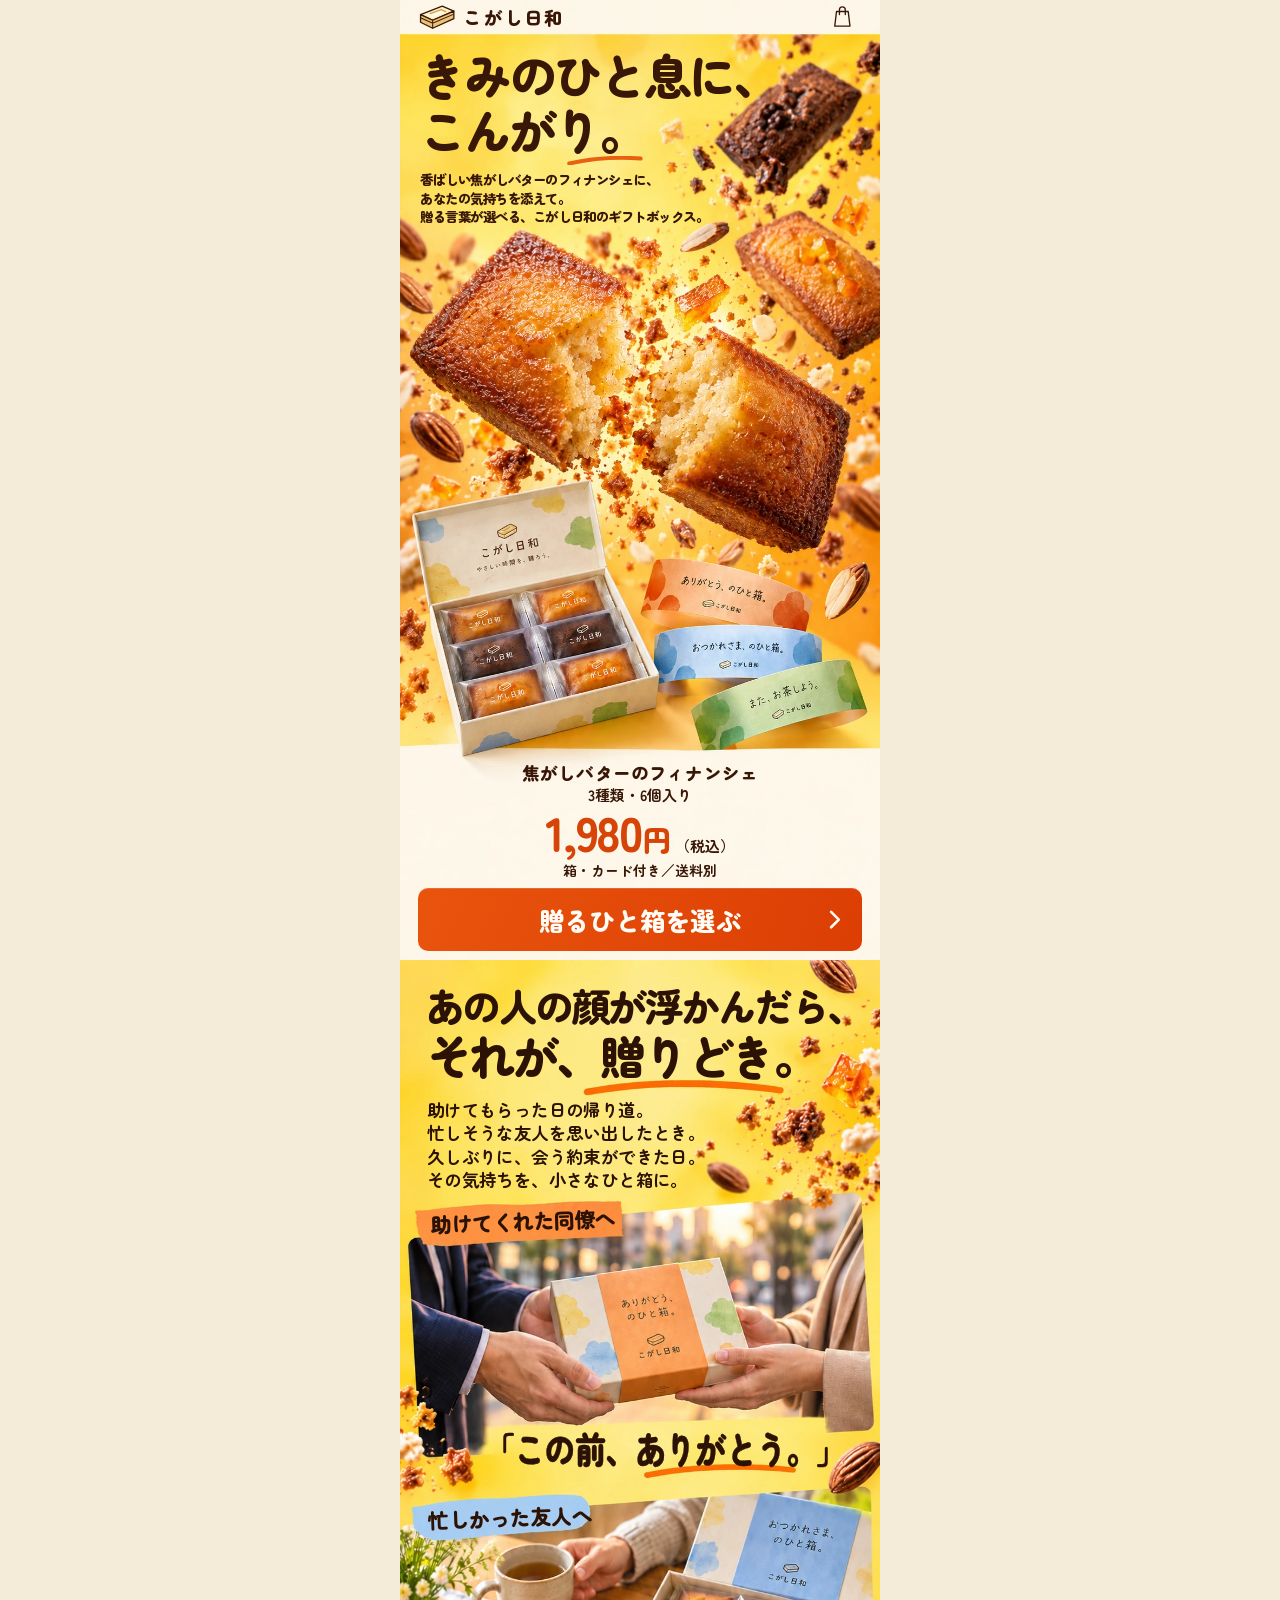
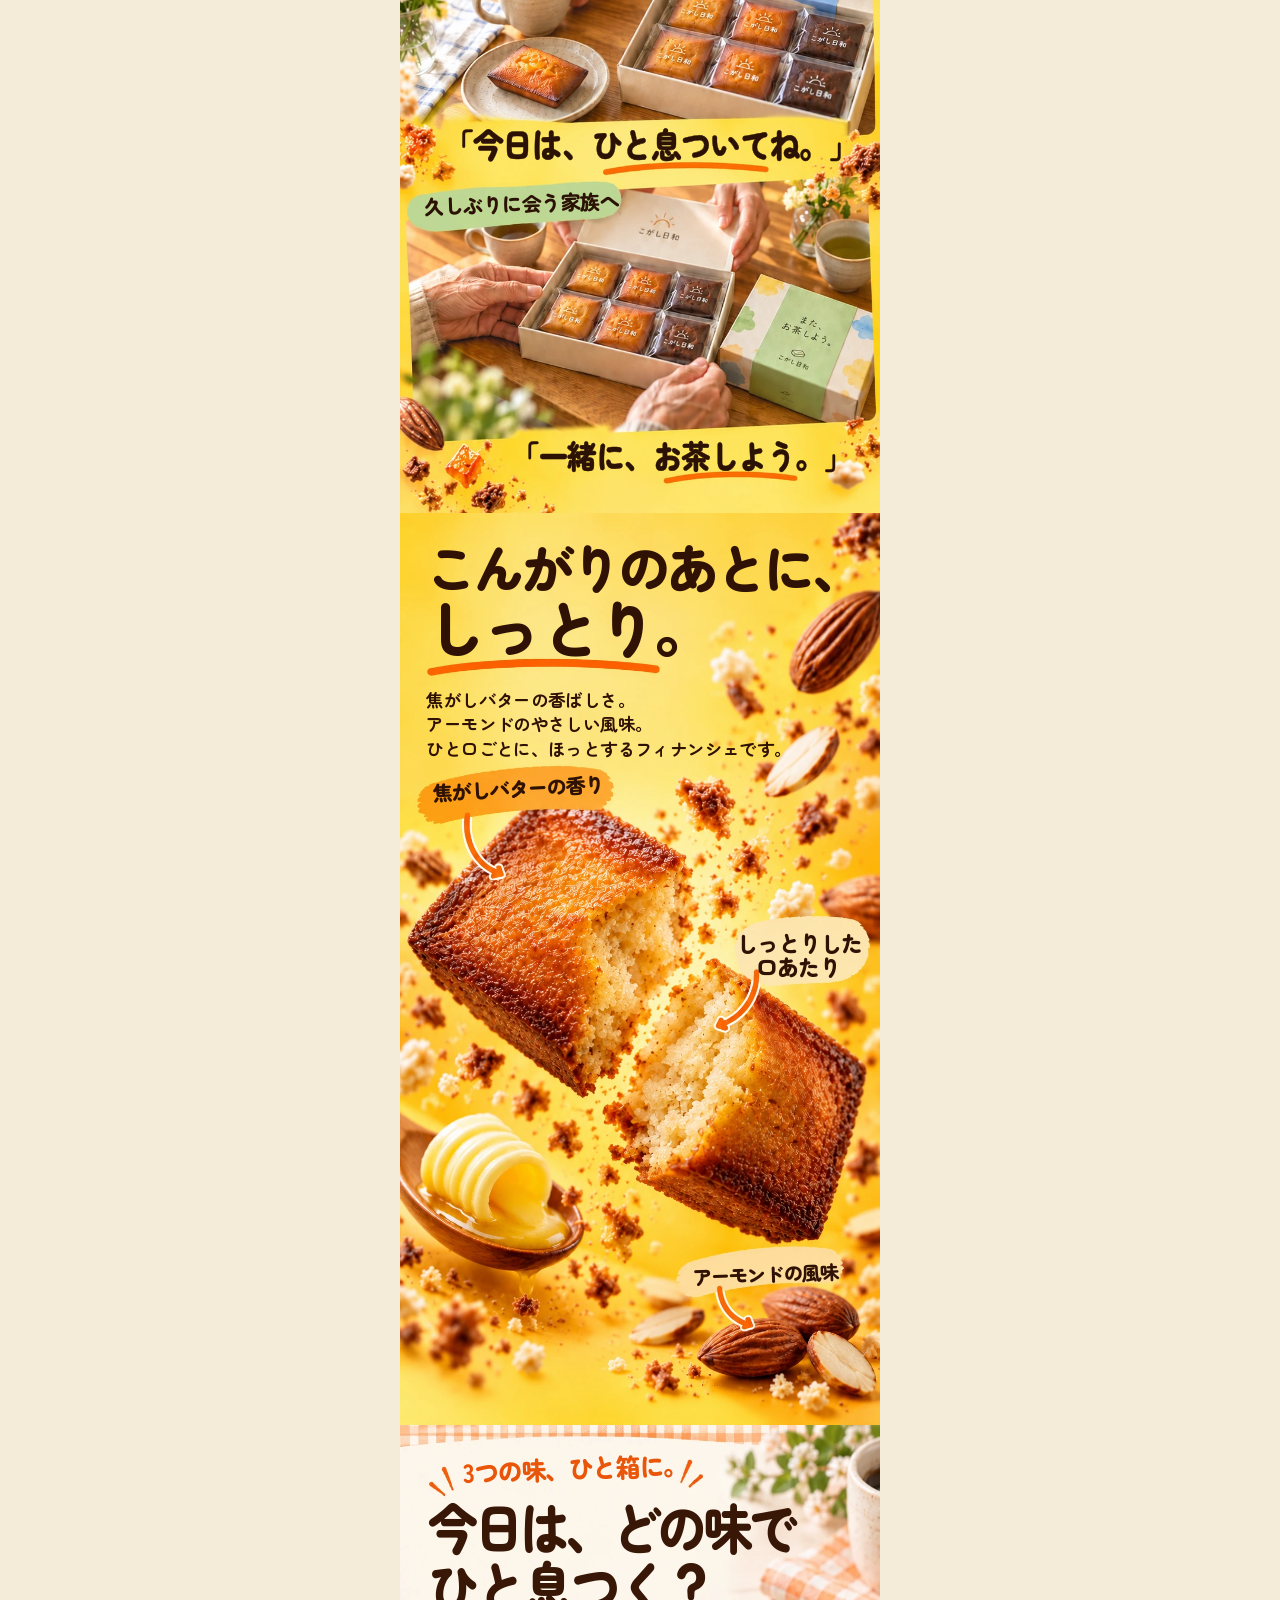
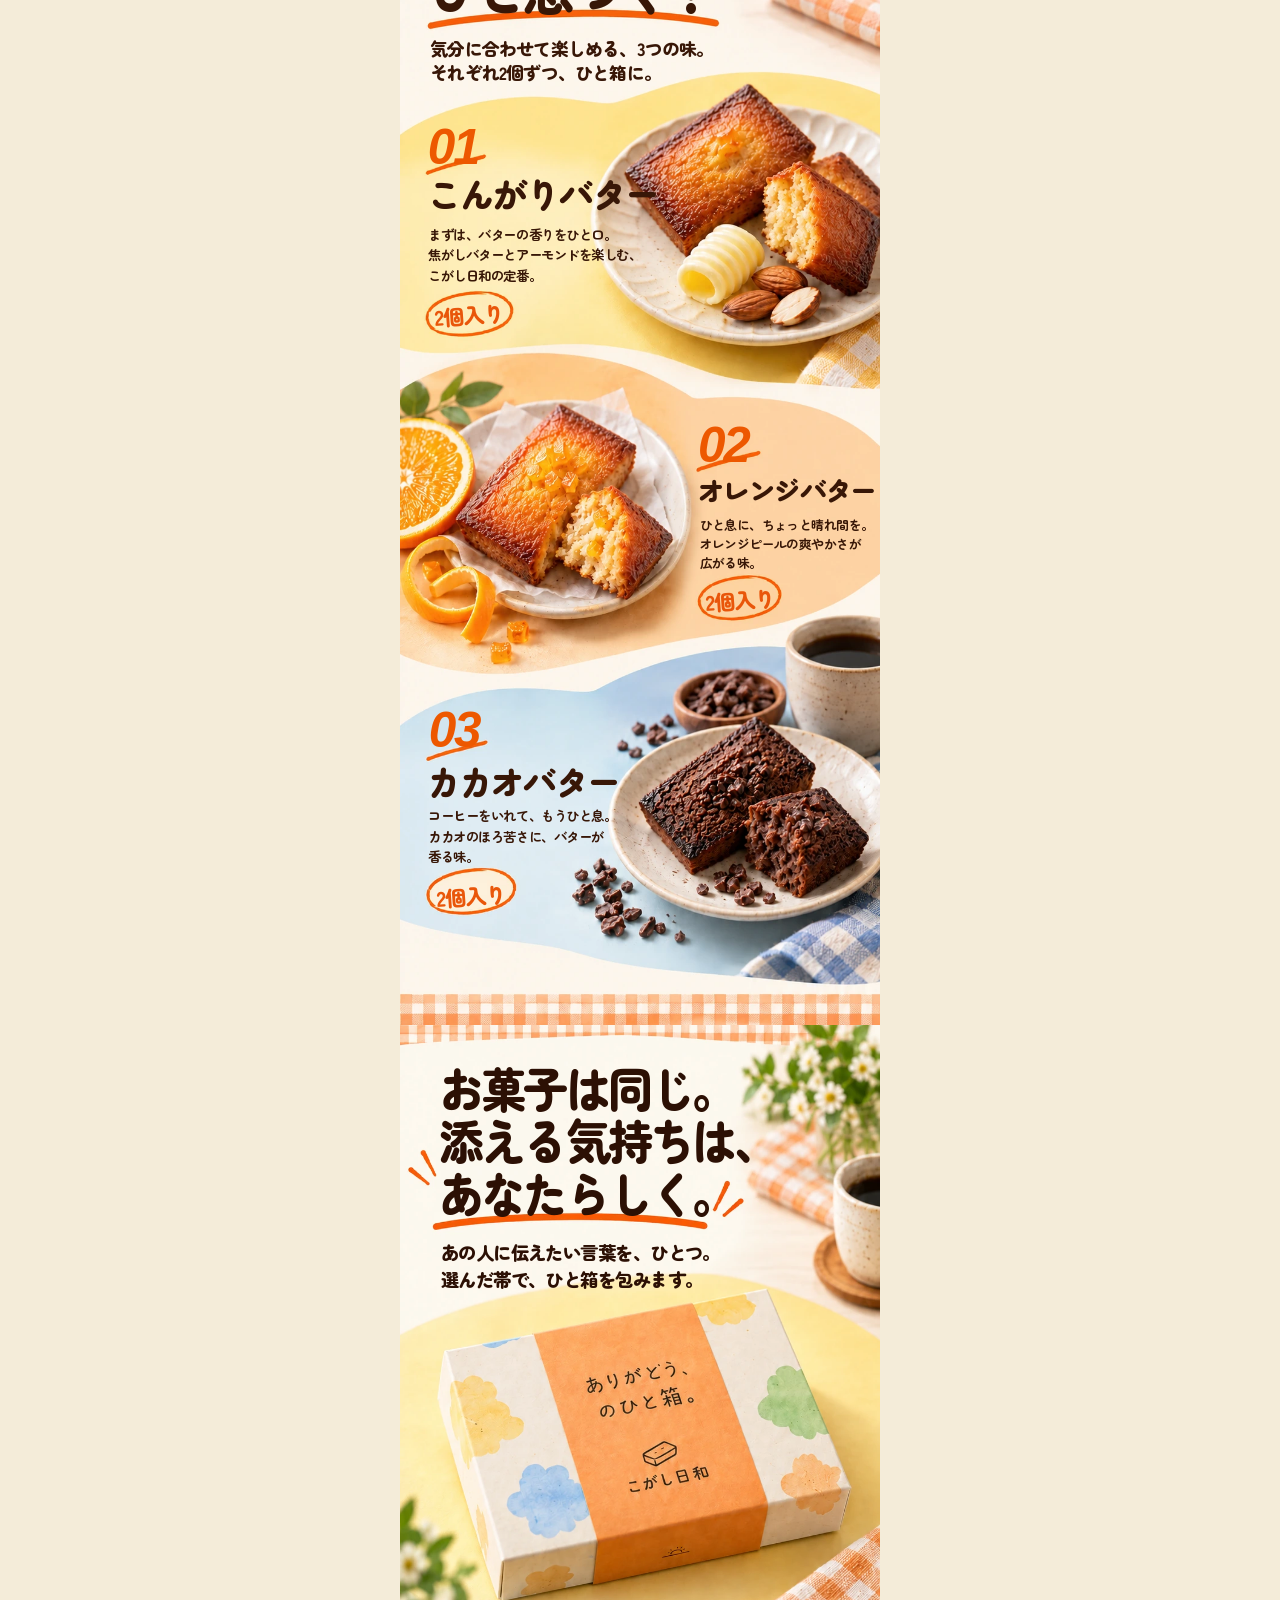
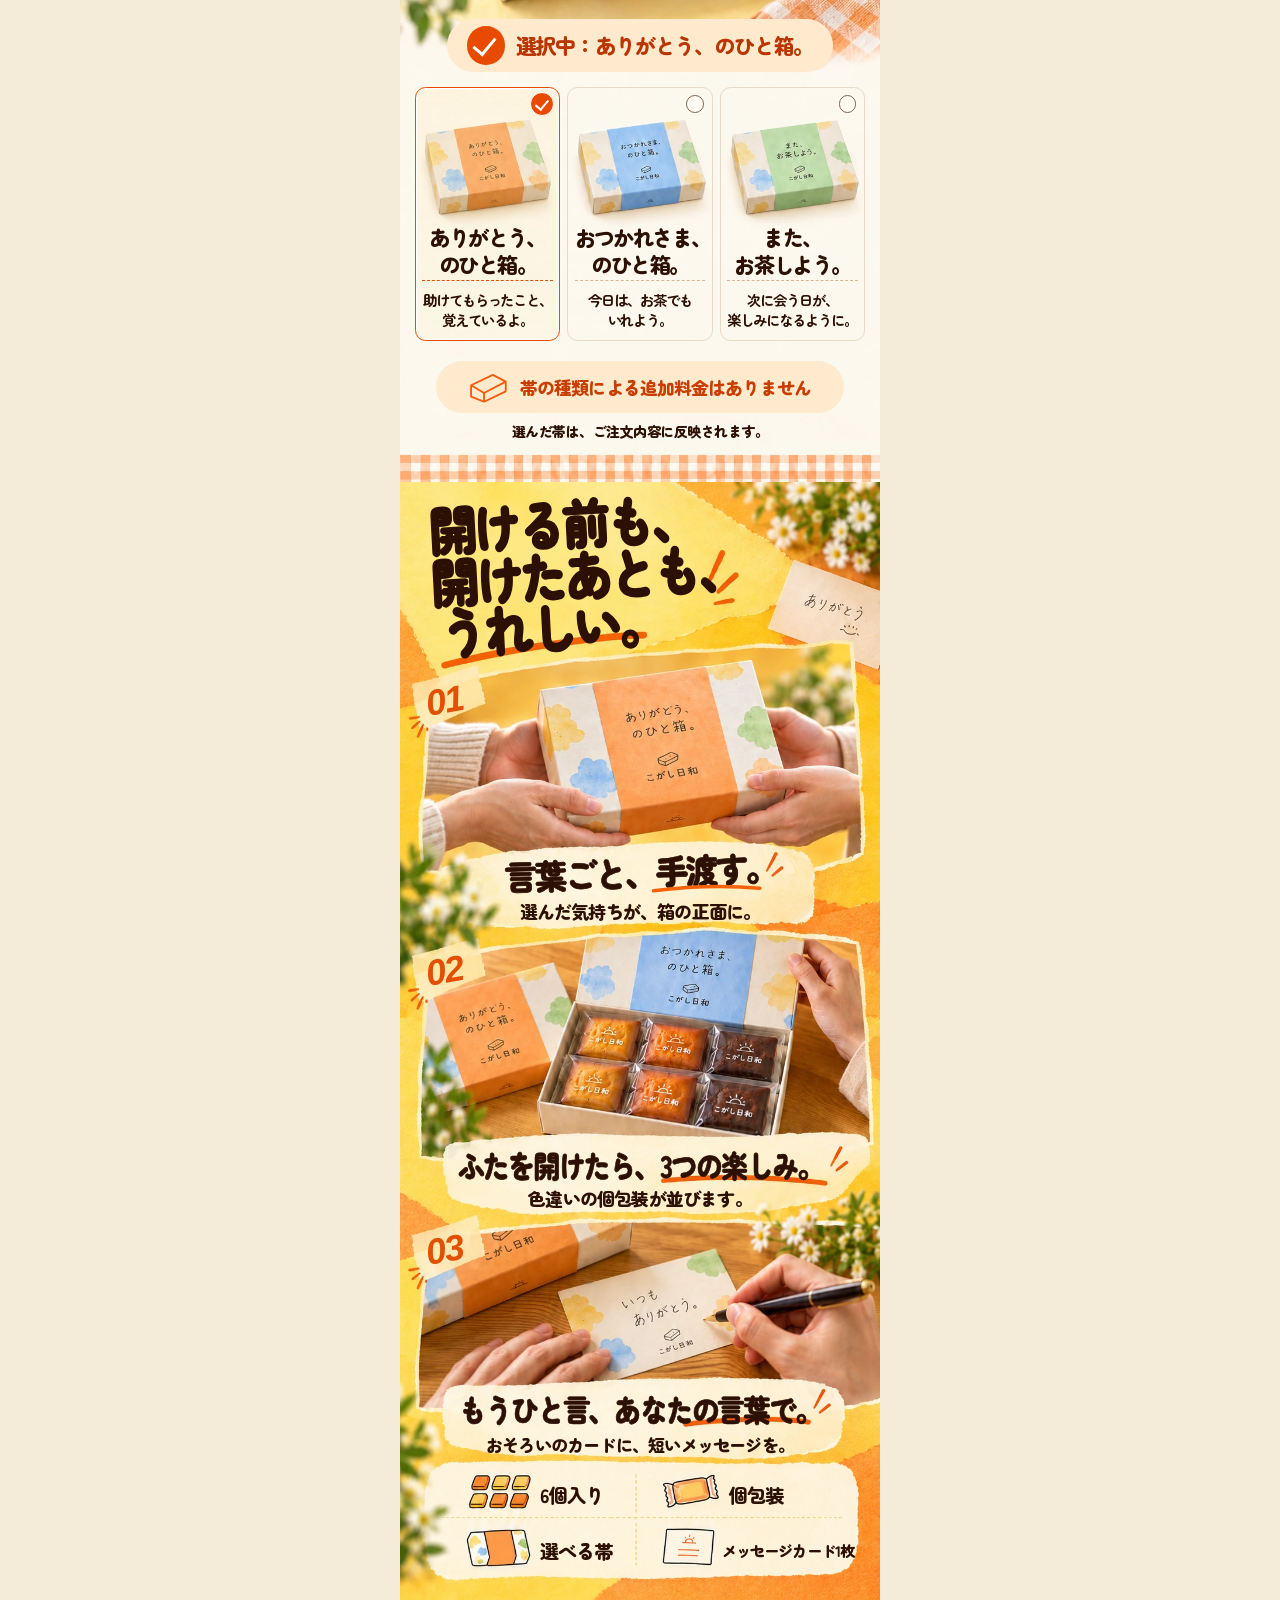
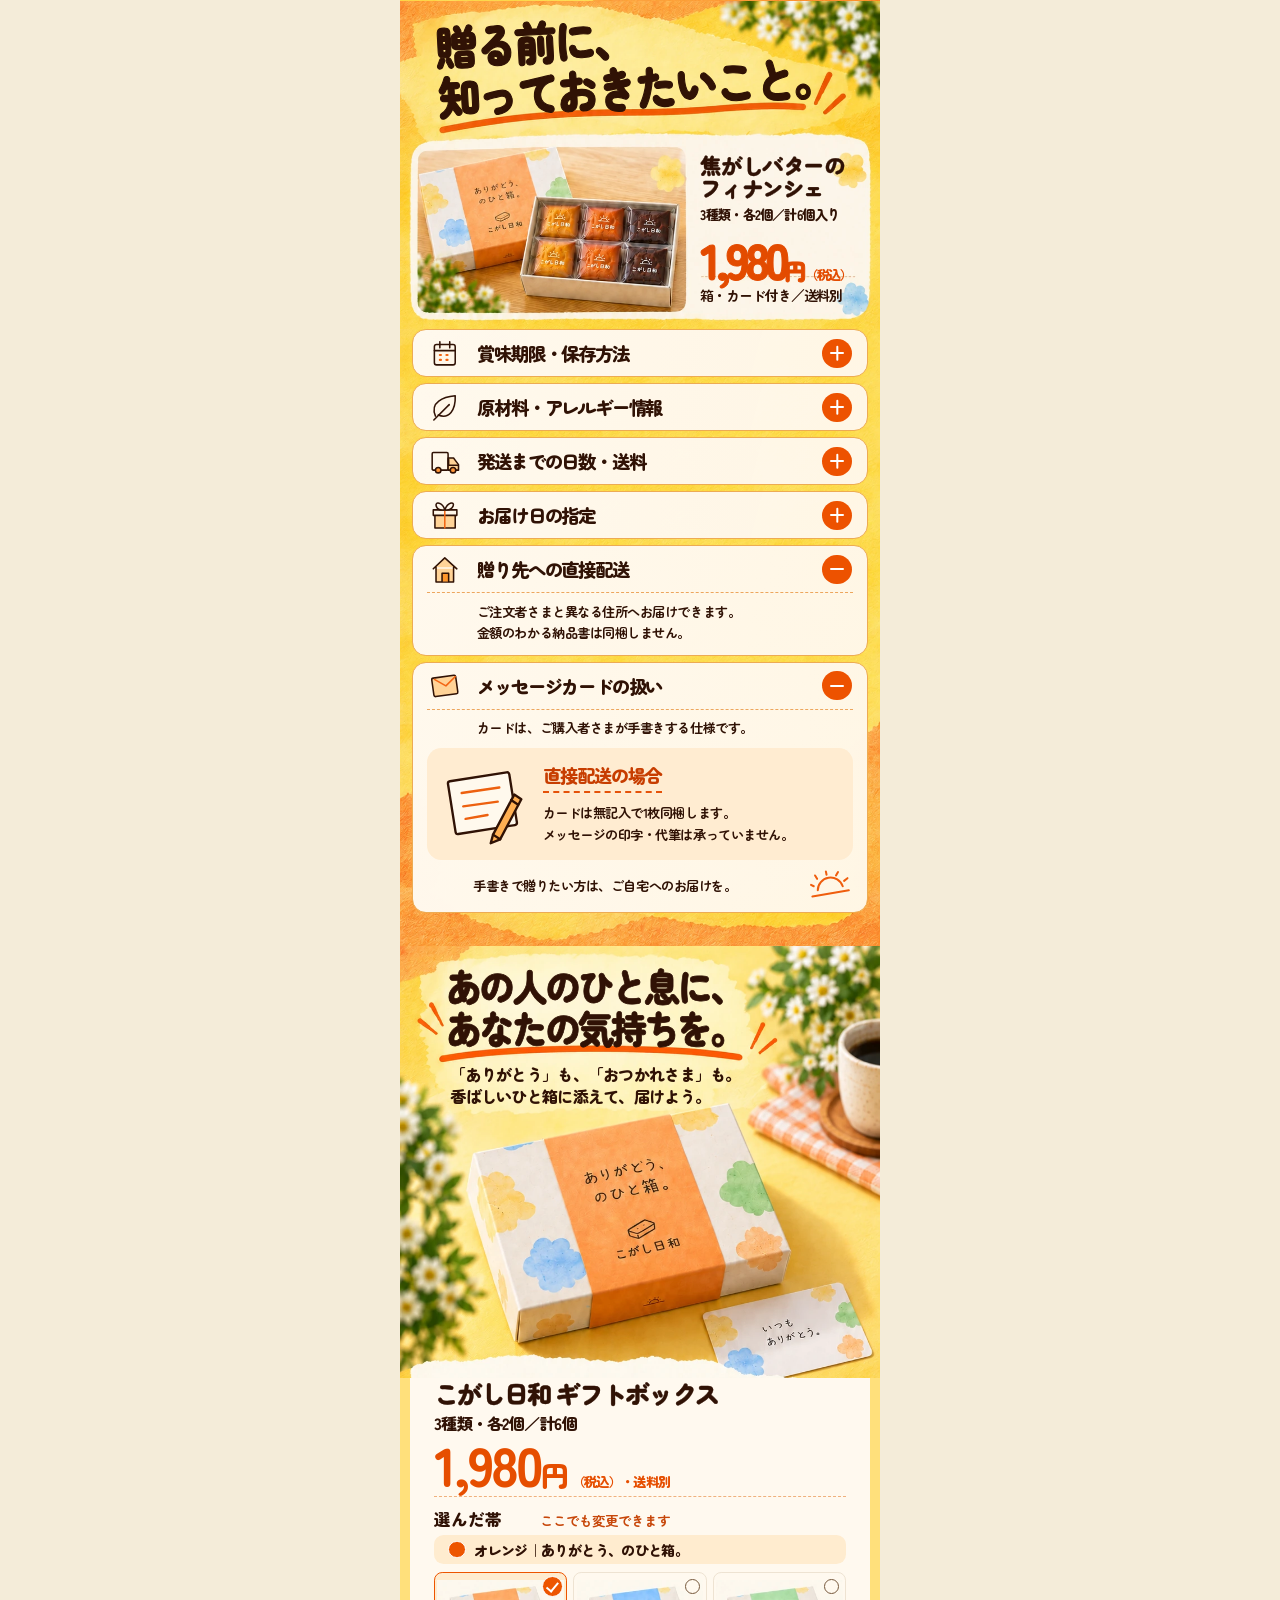
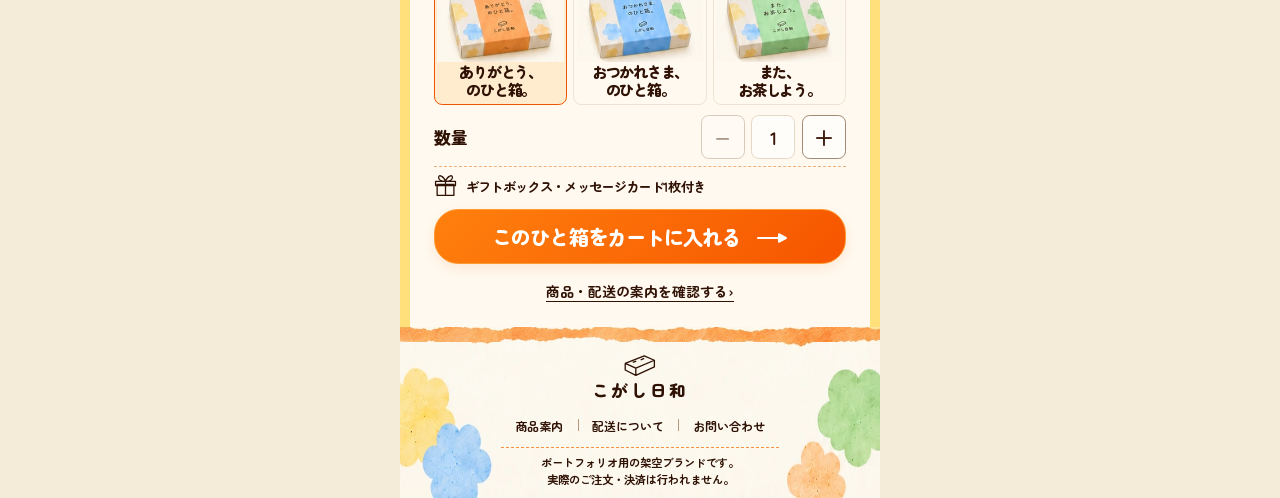
==== index.html @ 4f2ed38a "Publish Kogashi Biyori portfolio landing page" ====
<!doctype html>
<html lang="ja">
<head>
  <meta charset="utf-8">
  <meta name="viewport" content="width=device-width, initial-scale=1">
  <meta name="theme-color" content="#fff8e9">
  <meta name="description" content="きみのひと息に、こんがり。贈る言葉が選べる、こがし日和の焦がしバターフィナンシェ。3種類・6個入りのギフトボックス。">
  <title>こがし日和｜きみのひと息に、こんがり。</title>
  <link rel="icon" href="./assets/favicon.svg" type="image/svg+xml">
  <link rel="preload" href="./assets/hero-art.webp" as="image" fetchpriority="high">
  <link rel="preload" href="./assets/zen-maru-900.woff2" as="font" type="font/woff2" crossorigin>
  <link rel="stylesheet" href="./fonts.css">
  <link rel="stylesheet" href="./styles.css">
  <link rel="stylesheet" href="./gifting.css">
  <link rel="stylesheet" href="./flavor.css">
  <link rel="stylesheet" href="./tastes.css">
  <link rel="stylesheet" href="./bands.css">
  <link rel="stylesheet" href="./unboxing.css">
  <link rel="stylesheet" href="./guide.css">
  <link rel="stylesheet" href="./order.css">
  <script src="./app.js" defer></script>
</head>
<body>
  <div class="mobile-page">
    <img class="hero-art" src="./assets/hero-art.webp" width="887" height="1774" fetchpriority="high" alt="こんがり焼けたフィナンシェの断面と、宙に弾けるアーモンドやオレンジピール。6個入りの箱に、オレンジ・ブルー・グリーンの選べるメッセージ帯。">
    <header class="site-header">
      <a class="brand" href="./" aria-label="こがし日和 ホーム">
        <svg class="brand-mark" viewBox="0 0 76 52" fill="none" aria-hidden="true"><path d="M5 20 48 3 71 13 29 31Z" fill="#fff0ba" stroke="currentColor" stroke-width="2.5" stroke-linejoin="round"/><path d="m5 20 24 11 42-18v15L29 47 5 35Z" fill="#eac176" stroke="currentColor" stroke-width="2.5" stroke-linejoin="round"/><path d="m29 31 0 16M5 26l24 11 42-18" stroke="currentColor" stroke-width="2"/><path d="m16 20 32-12 12 5-31 13Z" fill="#fff9e8"/><path d="m24 18 22-8 9 4" stroke="#d19b46" stroke-width="2.5" stroke-linecap="round"/></svg>
        <span>こがし日和</span>
      </a>
      <button class="cart-trigger" type="button" aria-label="カートを開く、商品0点" data-open-cart>
        <svg viewBox="0 0 32 38" fill="none" aria-hidden="true"><path d="M6 10h20l3 25H3L6 10Z" stroke="currentColor" stroke-width="2.3" stroke-linejoin="round"/><path d="M11 15V7a5 5 0 0 1 10 0v8" stroke="currentColor" stroke-width="2.3" stroke-linecap="round"/></svg>
        <span class="cart-count" hidden>0</span>
      </button>
    </header>
    <main>
      <section class="hero-stage" aria-labelledby="hero-title">
        <h1 id="hero-title"><span>きみのひと息に、</span><span class="headline-last">こんがり。<svg class="underline" viewBox="0 0 170 20" aria-hidden="true"><path d="M5 16Q80-1 163 5" fill="none" stroke="currentColor" stroke-width="9" stroke-linecap="round"/></svg></span></h1>
        <p class="hero-copy"><span>香ばしい焦がしバターのフィナンシェに、</span><span>あなたの気持ちを添えて。</span><span>贈る言葉が選べる、こがし日和のギフトボックス。</span></p>
      </section>
      <section class="purchase" aria-label="ギフトボックスの商品情報">
        <h2>焦がしバターのフィナンシェ</h2>
        <p class="contents">3種類・6個入り</p>
        <p class="price"><span class="amount">1,980<span class="yen">円</span></span><span class="tax">（税込）</span></p>
        <p class="shipping">箱・カード付き／送料別</p>
        <button class="choose-button" type="button" data-select-band>贈るひと箱を選ぶ<svg viewBox="0 0 18 30" fill="none" aria-hidden="true"><path d="m3 3 12 12L3 27" stroke="currentColor" stroke-width="4" stroke-linecap="round" stroke-linejoin="round"/></svg></button>
      </section>
      <section class="gifting-section" id="gifting-scenes" aria-labelledby="gifting-title">
        <img class="gifting-art" src="./assets/gifting-scenes-art.webp" width="809" height="1944" loading="lazy" decoding="async" alt="">
        <header class="gifting-intro">
          <h2 id="gifting-title"><span>あの人の顔が浮かんだら、</span><span>それが、贈りどき。</span></h2>
          <p class="gifting-copy"><span>助けてもらった日の帰り道。</span><span>忙しそうな友人を思い出したとき。</span><span>久しぶりに、会う約束ができた日。</span><span>その気持ちを、小さなひと箱に。</span></p>
        </header>
        <div class="gifting-scene scene-colleague">
          <h3>助けてくれた同僚へ</h3>
          <div class="scene-photo" role="img" aria-label="仕事帰りの夕日の中、同僚へオレンジのメッセージ帯を巻いたギフトボックスを手渡す。"></div>
          <p class="scene-quote"><span>「この前、ありがとう。」</span></p>
        </div>
        <div class="gifting-scene scene-friend">
          <h3>忙しかった友人へ</h3>
          <div class="scene-photo" role="img" aria-label="日差しの入るテーブルで、お茶のマグカップに手を添える。フィナンシェのお皿と、ブルーの帯を添えた6個入りの箱。"></div>
          <p class="scene-quote"><span>「今日は、ひと息ついてね。」</span></p>
        </div>
        <div class="gifting-scene scene-family">
          <h3>久しぶりに会う家族へ</h3>
          <div class="scene-photo" role="img" aria-label="家族が木のテーブルで6個入りのギフトボックスを一緒に開ける手元。グリーンのメッセージ帯と、お茶のカップが並ぶ。"></div>
          <p class="scene-quote"><span>「一緒に、お茶しよう。」</span></p>
        </div>
      </section>
      <section class="flavor-section" id="flavor" aria-labelledby="flavor-title">
        <img class="flavor-art" src="./assets/flavor-art.webp" width="910" height="1728" loading="lazy" decoding="async" alt="">
        <header class="flavor-intro">
          <h2 id="flavor-title"><span>こんがりのあとに、</span><span>しっとり。</span></h2>
          <p><span>焦がしバターの香ばしさ。</span><span>アーモンドのやさしい風味。</span><span>ひと口ごとに、ほっとするフィナンシェです。</span></p>
        </header>
        <p class="flavor-point point-butter">焦がしバターの香り</p>
        <p class="flavor-point point-moist"><span>しっとりした</span><span>口あたり</span></p>
        <p class="flavor-point point-almond">アーモンドの風味</p>
        <p class="visually-hidden">こんがり焼けたフィナンシェを二つに割り、香ばしい焼き目と、きめ細かくしっとりした断面を大きく見せています。周囲には焦がしバターとアーモンド、焼き菓子の欠片が舞っています。</p>
      </section>
      <section class="tastes-section" id="three-tastes" aria-labelledby="tastes-title">
        <img class="tastes-art" src="./assets/tastes-art.webp" width="793" height="1983" loading="lazy" decoding="async" alt="">
        <header class="tastes-intro">
          <p class="tastes-kicker">3つの味、ひと箱に。</p>
          <h2 id="tastes-title"><span>今日は、どの味で</span><span>ひと息つく？</span></h2>
          <p class="tastes-description"><span>気分に合わせて楽しめる、3つの味。</span><span>それぞれ2個ずつ、ひと箱に。</span></p>
        </header>
        <article class="taste taste-butter" aria-labelledby="taste-butter-title">
          <span class="taste-number" aria-hidden="true">01</span>
          <h3 id="taste-butter-title">こんがりバター</h3>
          <p class="taste-copy"><span>まずは、バターの香りをひと口。</span><span>焦がしバターとアーモンドを楽しむ、</span><span>こがし日和の定番。</span></p>
          <p class="taste-count">2個入り</p>
          <p class="visually-hidden">淡い黄色のテーブルに、黄金色の焼き目としっとりした断面を見せるフィナンシェの皿。バターとアーモンドを添えています。</p>
        </article>
        <article class="taste taste-orange" aria-labelledby="taste-orange-title">
          <span class="taste-number" aria-hidden="true">02</span>
          <h3 id="taste-orange-title">オレンジバター</h3>
          <p class="taste-copy"><span>ひと息に、ちょっと晴れ間を。</span><span>オレンジピールの爽やかさが</span><span>広がる味。</span></p>
          <p class="taste-count">2個入り</p>
          <p class="visually-hidden">アプリコット色のテーブルに、オレンジピールが見えるフィナンシェの断面と、みずみずしいオレンジ。</p>
        </article>
        <article class="taste taste-cacao" aria-labelledby="taste-cacao-title">
          <span class="taste-number" aria-hidden="true">03</span>
          <h3 id="taste-cacao-title">カカオバター</h3>
          <p class="taste-copy"><span>コーヒーをいれて、もうひと息。</span><span>カカオのほろ苦さに、バターが</span><span>香る味。</span></p>
          <p class="taste-count">2個入り</p>
          <p class="visually-hidden">淡いブルーのテーブルに、深いカカオ色のフィナンシェと断面。コーヒーカップとカカオニブが並びます。</p>
        </article>
      </section>
      <section class="bands-section" id="message-bands" aria-labelledby="bands-title" data-selected-band="thanks">
        <img class="bands-art" src="./assets/bands-thanks.webp" width="845" height="1860" loading="lazy" decoding="async" alt="">
        <img class="bands-art bands-variant" data-band-image="rest" src="./assets/bands-rest.webp" width="845" height="1860" loading="lazy" decoding="async" alt="">
        <img class="bands-art bands-variant" data-band-image="tea" src="./assets/bands-tea.webp" width="845" height="1860" loading="lazy" decoding="async" alt="">
        <header class="bands-intro">
          <h2 id="bands-title" tabindex="-1"><span>お菓子は同じ。</span><span>添える気持ちは、</span><span>あなたらしく。</span></h2>
          <p><span>あの人に伝えたい言葉を、ひとつ。</span><span>選んだ帯で、ひと箱を包みます。</span></p>
        </header>
        <div class="band-photo" role="img" aria-label="オレンジの帯「ありがとう、のひと箱。」で包んだ、こがし日和のギフトボックス。"></div>
        <p class="band-selection-status" role="status" aria-live="polite" aria-atomic="true"><span class="band-status-check" aria-hidden="true"></span><span data-band-status>選択中：ありがとう、のひと箱。</span></p>
        <fieldset class="message-band-options" aria-describedby="band-fee-note">
          <legend class="visually-hidden">メッセージ帯を選ぶ</legend>
          <label class="message-band-card" data-band="thanks">
            <input type="radio" name="message-band" value="thanks" checked aria-labelledby="band-thanks-name" aria-describedby="band-thanks-description">
            <span class="band-card-check" aria-hidden="true"></span>
            <span class="band-card-name" id="band-thanks-name"><span class="visually-hidden">オレンジ：</span><span>ありがとう、</span><span>のひと箱。</span></span>
            <span class="band-card-description" id="band-thanks-description"><span>助けてもらったこと、</span><span>覚えているよ。</span></span>
          </label>
          <label class="message-band-card" data-band="rest">
            <input type="radio" name="message-band" value="rest" aria-labelledby="band-rest-name" aria-describedby="band-rest-description">
            <span class="band-card-check" aria-hidden="true"></span>
            <span class="band-card-name" id="band-rest-name"><span class="visually-hidden">ブルー：</span><span>おつかれさま、</span><span>のひと箱。</span></span>
            <span class="band-card-description" id="band-rest-description"><span>今日は、お茶でも</span><span>いれよう。</span></span>
          </label>
          <label class="message-band-card" data-band="tea">
            <input type="radio" name="message-band" value="tea" aria-labelledby="band-tea-name" aria-describedby="band-tea-description">
            <span class="band-card-check" aria-hidden="true"></span>
            <span class="band-card-name" id="band-tea-name"><span class="visually-hidden">グリーン：</span><span>また、</span><span>お茶しよう。</span></span>
            <span class="band-card-description" id="band-tea-description"><span>次に会う日が、</span><span>楽しみになるように。</span></span>
          </label>
        </fieldset>
        <p class="band-fee-note" id="band-fee-note"><svg viewBox="0 0 76 60" fill="none" aria-hidden="true"><path d="m4 25 42-20 25 13-42 22Z M4 25v22l25 10 42-20V18 M29 40v17" stroke="currentColor" stroke-width="3.5" stroke-linejoin="round"/></svg><span>帯の種類による追加料金はありません</span></p>
        <p class="band-order-note">選んだ帯は、ご注文内容に反映されます。</p>
      </section>
      <section class="unboxing-section" id="unboxing" aria-labelledby="unboxing-title">
        <img class="unboxing-art" src="./assets/unboxing-art.webp" width="821" height="1915" loading="lazy" decoding="async" alt="">
        <h2 id="unboxing-title"><span>開ける前も、</span><span>開けたあとも、</span><span>うれしい。</span></h2>
        <article class="unboxing-scene unboxing-give" aria-labelledby="unboxing-give-title">
          <span class="unboxing-number" aria-hidden="true">01</span>
          <div class="unboxing-photo" role="img" aria-label="オレンジの帯に「ありがとう、のひと箱。」と書かれたギフトボックスを、両手で手渡す。"></div>
          <h3 id="unboxing-give-title">言葉ごと、手渡す。</h3>
          <svg class="unboxing-give-underline" viewBox="0 0 220 20" fill="none" aria-hidden="true"><path d="M5 15Q115 1 215 10" stroke="#f56308" stroke-width="7" stroke-linecap="round"/></svg>
          <p class="unboxing-caption">選んだ気持ちが、箱の正面に。</p>
        </article>
        <article class="unboxing-scene unboxing-open" aria-labelledby="unboxing-open-title">
          <span class="unboxing-number" aria-hidden="true">02</span>
          <div class="unboxing-photo" role="img" aria-label="箱のふたを開ける手元。こんがりバター、オレンジバター、カカオバターが各2個、計6個。色違いの個包装が2列に並ぶ。"></div>
          <h3 id="unboxing-open-title">ふたを開けたら、3つの楽しみ。</h3>
          <p class="unboxing-caption">色違いの個包装が並びます。</p>
        </article>
        <article class="unboxing-scene unboxing-write" aria-labelledby="unboxing-write-title">
          <span class="unboxing-number" aria-hidden="true">03</span>
          <div class="unboxing-photo" role="img" aria-label="箱とおそろいの柄のメッセージカードに、ペンで「いつもありがとう。」と書く手元。"></div>
          <h3 id="unboxing-write-title">もうひと言、あなたの言葉で。</h3>
          <p class="unboxing-caption">おそろいのカードに、短いメッセージを。</p>
        </article>
        <ul class="unboxing-contents" aria-label="ギフトボックスのセット内容">
          <li class="unboxing-count">6個入り</li>
          <li class="unboxing-wrapped">個包装</li>
          <li class="unboxing-band">選べる帯</li>
          <li class="unboxing-card">メッセージカード1枚</li>
        </ul>
      </section>
      <section class="guide-section" id="product-guide" aria-labelledby="guide-title">
        <div class="guide-texture" aria-hidden="true"></div>
        <header class="guide-header">
          <img class="guide-art" src="./assets/guide-art.webp" width="913" height="1723" loading="lazy" decoding="async" alt="">
          <h2 id="guide-title"><span>贈る前に、</span><span>知っておきたいこと。</span></h2>
          <div class="guide-product-photo" role="img" aria-label="オレンジの帯を添えたギフトボックスと、2列に並ぶ3種類・各2個の個包装のフィナンシェ。"></div>
          <div class="guide-product">
            <h3>焦がしバターの<br>フィナンシェ</h3>
            <p class="guide-quantity">3種類・各2個／計6個入り</p>
            <p class="guide-price"><strong>1,980<span>円</span></strong><span>（税込）</span></p>
            <p class="guide-shipping">箱・カード付き／送料別</p>
          </div>
        </header>
        <div class="guide-items">
          <details class="guide-item" id="guide-calendar">
            <summary><svg class="guide-icon" viewBox="0 0 56 56" fill="none" stroke="currentColor" stroke-width="2.8" stroke-linecap="round" stroke-linejoin="round" aria-hidden="true"><rect x="9" y="12" width="38" height="37" rx="4" fill="#fff7e9"/><path d="M9 23h38M19 7v11M37 7v11"/><path d="M19 31h2m10 0h2m-14 9h2m10 0h2" stroke="#f36513" stroke-width="4"/></svg><span>賞味期限・保存方法</span><span class="guide-toggle" aria-hidden="true"></span></summary>
            <div class="guide-answer"><p><strong>賞味期限：製造日から30日。</strong><br>発送時点で14日以上残っている商品をお届けします。個包装に記載の日付をご確認ください。</p><p>直射日光・高温多湿を避け、常温で保存してください。開封後はお早めにお召し上がりください。</p></div>
          </details>
          <details class="guide-item" id="guide-leaf">
            <summary><svg class="guide-icon" viewBox="0 0 56 56" fill="none" stroke="currentColor" stroke-width="2.8" stroke-linecap="round" stroke-linejoin="round" aria-hidden="true"><path d="M11 44C0 18 26 9 47 7c1 26-11 43-31 35" fill="#fff7e9"/><path d="M8 51 36 23"/></svg><span>原材料・アレルギー情報</span><span class="guide-toggle" aria-hidden="true"></span></summary>
            <div class="guide-answer"><dl class="guide-ingredients"><dt>こんがりバター</dt><dd>卵白、バター、砂糖、アーモンドパウダー、小麦粉、食塩。</dd><dt>オレンジバター</dt><dd>卵白、バター、砂糖、アーモンドパウダー、オレンジピール砂糖漬け（オレンジピール、砂糖）、小麦粉、食塩。</dd><dt>カカオバター</dt><dd>卵白、バター、砂糖、アーモンドパウダー、小麦粉、ココアパウダー、食塩。</dd></dl><p><strong>含まれるアレルゲン</strong><br>全種類：卵・乳成分・小麦・アーモンド<br>オレンジバター：上記に加えオレンジ</p><p>3種類は同じ製造設備で製造しています。詳しくは各個包装の表示をご確認ください。</p></div>
          </details>
          <details class="guide-item" id="guide-truck">
            <summary><svg class="guide-icon" viewBox="0 0 56 56" fill="none" stroke="currentColor" stroke-width="2.8" stroke-linecap="round" stroke-linejoin="round" aria-hidden="true"><rect x="5" y="12" width="29" height="32" rx="2" fill="#fff7e9"/><path d="M34 22h10l9 12v10H34Z" fill="#ffd397"/><path d="M35 24v11h17"/><circle cx="16" cy="44" r="5" fill="#ff9639"/><circle cx="43" cy="44" r="5" fill="#ff9639"/></svg><span>発送までの日数・送料</span><span class="guide-toggle" aria-hidden="true"></span></summary>
            <div class="guide-answer"><p>決済確認後、<strong>3営業日以内</strong>に発送します。土日祝日は発送をお休みします。お届け日をご指定の場合は、指定日に合わせて発送します。</p><p><strong>送料はお届け先1件につき全国一律650円（税込）。</strong>日本国内への常温配送です。海外配送は承っていません。</p><p>天候や交通状況により、お届けが遅れる場合があります。</p></div>
          </details>
          <details class="guide-item" id="guide-gift">
            <summary><svg class="guide-icon" viewBox="0 0 56 56" fill="none" stroke="currentColor" stroke-width="2.8" stroke-linecap="round" stroke-linejoin="round" aria-hidden="true"><path d="M10 23h37v28H10Z" fill="#ffd397"/><path d="M7 18h43v10H7Z" fill="#fff7e9"/><path d="M28 19v32" stroke="#f36513"/><path d="M28 18C10 21 8 2 18 6c7 2 10 12 10 12Zm0 0C45 20 48 2 38 6c-6 2-10 12-10 12Z" fill="#fff7e9"/></svg><span>お届け日の指定</span><span class="guide-toggle" aria-hidden="true"></span></summary>
            <div class="guide-answer"><p>ご注文日の<strong>7日後〜30日後</strong>から、お届け希望日を選べます。指定がない場合は、決済確認後3営業日以内に発送します。</p><p>一部の離島は日時指定を承れません。お届け希望日は目安となり、天候・交通状況によって遅れる場合があります。</p></div>
          </details>
          <details class="guide-item" id="guide-home" open>
            <summary><svg class="guide-icon" viewBox="0 0 56 56" fill="none" stroke="currentColor" stroke-width="2.8" stroke-linecap="round" stroke-linejoin="round" aria-hidden="true"><path d="M7 27 28 7l22 20M12 24v27h32V24" fill="#ffd397"/><path d="M23 50V35h12v15" fill="#ff962c"/></svg><span>贈り先への直接配送</span><span class="guide-toggle" aria-hidden="true"></span></summary>
            <div class="guide-answer"><p>ご注文者さまと異なる住所へお届けできます。<br>金額のわかる納品書は同梱しません。</p></div>
          </details>
          <details class="guide-item" id="guide-mail" open>
            <summary><svg class="guide-icon" viewBox="0 0 56 56" fill="none" stroke="currentColor" stroke-width="2.8" stroke-linecap="round" stroke-linejoin="round" aria-hidden="true"><rect x="6" y="12" width="44" height="34" rx="3" fill="#ffd397" transform="rotate(-8 28 29)"/><path d="m9 17 21 12 17-17" stroke="#f36513"/></svg><span>メッセージカードの扱い</span><span class="guide-toggle" aria-hidden="true"></span></summary>
            <div class="guide-answer"><p>カードは、ご購入者さまが手書きする仕様です。</p><aside class="guide-card-notice" aria-labelledby="guide-card-title"><svg class="guide-card-icon" viewBox="0 0 110 100" fill="none" stroke="currentColor" stroke-width="3" stroke-linejoin="round" stroke-linecap="round" aria-hidden="true"><rect x="12" y="14" width="79" height="68" rx="3" fill="#fff9ed" transform="rotate(-9 51 48)"/><path d="m25 35 48-7m-46 24 44-6m-41 22 28-5" stroke="#ed600e"/><path d="m65 88 27-51 9 6-27 51-12 5Z" fill="#ffaf52"/><path d="m88 44 9 6m-32 38 9 6"/></svg><div><h4 id="guide-card-title">直接配送の場合</h4><p>カードは無記入で1枚同梱します。<br>メッセージの印字・代筆は承っていません。</p></div></aside><p class="guide-card-tip">手書きで贈りたい方は、ご自宅へのお届けを。<svg viewBox="0 0 64 46" fill="none" stroke="#ef5d0d" stroke-width="3" stroke-linecap="round" aria-hidden="true"><path d="m5 39 54-9M13 30a19 19 0 0 1 37-6M7 24l-4-2m9-9-3-5m17-1-1-5m15 6 3-5m9 13 5-4"/></svg></p></div>
          </details>
        </div>
      </section>
      <section class="order-section" id="order" aria-labelledby="order-title" data-selected-band="thanks">
        <header class="order-hero">
          <img class="order-art" src="./assets/order-thanks.webp" width="855" height="1839" loading="lazy" decoding="async" alt="">
          <img class="order-art order-variant" data-order-image="rest" src="./assets/order-rest.webp" width="855" height="1839" loading="lazy" decoding="async" alt="">
          <img class="order-art order-variant" data-order-image="tea" src="./assets/order-tea.webp" width="855" height="1839" loading="lazy" decoding="async" alt="">
          <h2 id="order-title" tabindex="-1"><span>あの人のひと息に、</span><span>あなたの気持ちを。</span></h2>
          <p class="order-intro"><span>「ありがとう」も、「おつかれさま」も。</span><span>香ばしいひと箱に添えて、届けよう。</span></p>
          <div class="order-photo" role="img" aria-label="オレンジの帯「ありがとう、のひと箱。」で包んだギフトボックスと、おそろいのカード。"></div>
        </header>
        <form id="gift-form" class="order-form">
          <h3>こがし日和 ギフトボックス</h3>
          <p class="order-contents">3種類・各2個／計6個</p>
          <p class="order-price"><strong>1,980<span>円</span></strong><span>（税込）・送料別</span></p>
          <fieldset class="order-band-options">
            <legend>選んだ帯<span>ここでも変更できます</span></legend>
            <p class="order-band-status" role="status" aria-live="polite" aria-atomic="true"><i aria-hidden="true"></i><span data-order-band-status>オレンジ｜ありがとう、のひと箱。</span></p>
            <div class="order-band-cards">
              <label class="order-band-card" data-band="thanks"><input type="radio" name="band" value="thanks" checked aria-label="オレンジ：ありがとう、のひと箱。"><span class="order-radio-mark" aria-hidden="true"></span><span class="order-thumb" aria-hidden="true"></span><span class="order-band-name">ありがとう、<br>のひと箱。</span></label>
              <label class="order-band-card" data-band="rest"><input type="radio" name="band" value="rest" aria-label="ブルー：おつかれさま、のひと箱。"><span class="order-radio-mark" aria-hidden="true"></span><span class="order-thumb" aria-hidden="true"></span><span class="order-band-name">おつかれさま、<br>のひと箱。</span></label>
              <label class="order-band-card" data-band="tea"><input type="radio" name="band" value="tea" aria-label="グリーン：また、お茶しよう。"><span class="order-radio-mark" aria-hidden="true"></span><span class="order-thumb" aria-hidden="true"></span><span class="order-band-name">また、<br>お茶しよう。</span></label>
            </div>
          </fieldset>
          <div class="order-quantity-row"><div><label for="quantity">数量</label><p class="order-subtotal" hidden>商品小計 <output id="subtotal" aria-live="polite">1,980円</output></p></div><div class="stepper"><button type="button" data-step="-1" aria-label="数量を減らす">−</button><input id="quantity" name="quantity" type="number" min="1" max="99" step="1" value="1" inputmode="numeric" required><button type="button" data-step="1" aria-label="数量を増やす">＋</button></div></div>
          <p class="order-included"><svg viewBox="0 0 44 44" fill="none" stroke="currentColor" stroke-width="2.5" stroke-linejoin="round" aria-hidden="true"><path d="M6 20h32v21H6ZM3 14h38v8H3ZM22 14v27M22 14C6 15 6 0 14 4c5 2 8 10 8 10Zm0 0C38 15 38 0 30 4c-5 2-8 10-8 10Z"/></svg><span>ギフトボックス・メッセージカード1枚付き</span></p>
          <button id="order-submit" class="order-submit" type="submit">このひと箱をカートに入れる<span aria-hidden="true">→</span></button>
          <a class="order-guide-link" href="#product-guide">商品・配送の案内を確認する<span aria-hidden="true"> ›</span></a>
        </form>
      </section>
    </main>
    <footer class="site-footer">
      <a href="#" class="footer-brand" aria-label="こがし日和 ページの先頭へ"><svg viewBox="0 0 76 52" fill="none" stroke="currentColor" stroke-width="3" stroke-linejoin="round" aria-hidden="true"><path d="M5 20 48 3 71 13 29 31ZM5 20v15l24 12 42-19V13M29 31v16M22 18l8-3m10-3 8-3"/></svg><span>こがし日和</span></a>
      <nav aria-label="フッター"><a href="#three-tastes">商品案内</a><a href="#guide-truck" data-shipping-link>配送について</a><button type="button" data-open-contact>お問い合わせ</button></nav>
      <p>ポートフォリオ用の架空ブランドです。<br>実際のご注文・決済は行われません。</p>
    </footer>
    <aside class="sticky-order-bar" aria-label="ギフトボックスの購入" hidden><p><strong>1,980<span>円</span></strong><small>税込／送料別</small></p><button type="button" data-scroll-order>ひと箱を選ぶ<span aria-hidden="true">→</span></button></aside>
  </div>

  <dialog id="contact-dialog" class="sheet" aria-labelledby="contact-title"><div class="sheet-inner"><button class="close-button" type="button" data-close aria-label="お問い合わせを閉じる">×</button><p class="sheet-eyebrow">こがし日和</p><h2 id="contact-title" tabindex="-1">お問い合わせ</h2><p class="contact-copy">このサイトはポートフォリオ用の架空ブランドです。実際のご注文やお問い合わせは受け付けていません。</p><a href="#product-guide" class="contact-guide-link">商品・配送の案内を見る</a></div></dialog>

  <dialog id="cart-dialog" class="sheet" aria-labelledby="cart-title">
    <div class="sheet-inner">
      <button class="close-button" type="button" data-close aria-label="カートを閉じる">×</button>
      <p class="sheet-eyebrow">こがし日和</p>
      <h2 id="cart-title" tabindex="-1">贈るひと箱</h2>
      <p id="cart-notice" class="cart-notice" role="status"></p>
      <div id="cart-items"></div>
      <div class="subtotal" id="cart-total-row"><span>商品合計<small>税込・送料別</small></span><strong id="cart-total">0円</strong></div>
      <button type="button" class="sheet-primary" id="continue-choosing">帯を選ぶ<span aria-hidden="true">→</span></button>
      <p class="demo-note">ポートフォリオ用の架空ブランドです。<br>購入・決済は行われません。</p>
    </div>
  </dialog>
</body>
</html>
---- fonts.css ----
@font-face{font-family:"Zen Maru Gothic";font-style:normal;font-weight:500;font-display:swap;src:url("./assets/zen-maru-500.woff2")}
@font-face{font-family:"Zen Maru Gothic";font-style:normal;font-weight:700;font-display:swap;src:url("./assets/zen-maru-700.woff2")}
@font-face{font-family:"Zen Maru Gothic";font-style:normal;font-weight:900;font-display:swap;src:url("./assets/zen-maru-900.woff2")}
---- styles.css ----
:root{color-scheme:light;--cocoa:#381707;--cream:#fff8e9;--orange:#d84305;--font:"Zen Maru Gothic","Hiragino Maru Gothic ProN",Meiryo,sans-serif}
*{box-sizing:border-box}body{margin:0;background:#f4ecd9;color:var(--cocoa);font-family:var(--font);font-weight:700}button,input{font:inherit}button,a,input{-webkit-tap-highlight-color:transparent}button{cursor:pointer}button:focus-visible,a:focus-visible,input:focus-visible{outline:3px solid #235b9a;outline-offset:4px}button:disabled{cursor:default;opacity:.42}button{touch-action:manipulation}a{color:inherit}.mobile-page{position:relative;isolation:isolate;container-type:inline-size;width:100%;max-width:480px;margin-inline:auto;background:var(--cream);min-height:100svh}.hero-art{position:absolute;inset:0 0 auto;width:100%;height:auto;display:block;z-index:-1;pointer-events:none}.site-header{position:relative;height:7.2cqw;display:flex;align-items:center;justify-content:space-between;padding-inline:3.8cqw}.brand{display:flex;align-items:center;gap:1.4cqw;text-decoration:none;font-size:3.8cqw;font-weight:900;letter-spacing:.12em;white-space:nowrap;line-height:1}.brand::after{content:"";position:absolute;left:3.8cqw;top:0;width:30cqw;height:44px}.brand-mark{width:8cqw;height:5.7cqw;flex:none}.cart-trigger{display:grid;place-items:center;position:absolute;z-index:2;right:3.2cqw;top:0;width:44px;height:44px;border:0;background:none;color:var(--cocoa);padding:0;transform:translateY(calc((7.2cqw - 44px)/2))}.cart-trigger svg{width:3.9cqw;height:4.8cqw}.cart-count{position:absolute;right:1px;top:4px;min-width:17px;height:17px;padding:0 3px;border-radius:50%;background:var(--orange);color:white;font:700 10px/17px sans-serif;text-align:center}.cart-count[hidden]{display:none}.hero-stage{position:relative;height:148.7cqw}h1{position:absolute;left:4cqw;top:2.5cqw;margin:0;font-size:10cqw;line-height:1.16;font-weight:900;letter-spacing:-.065em}h1>span{display:block;white-space:nowrap}.headline-last{position:relative;width:max-content}.underline{position:absolute;bottom:-1.55cqw;right:-.1cqw;width:16cqw;height:2cqw;color:#e86111}.hero-copy{position:absolute;top:28.3cqw;left:4.2cqw;margin:0;font-size:2.8cqw;line-height:1.37;font-weight:900;letter-spacing:-.035em}.hero-copy span{display:block;white-space:nowrap}.purchase{position:relative;text-align:center;height:44.1cqw;padding:2.4cqw 3.8cqw 4.7cqw}.purchase h2{margin:0;font-size:3.65cqw;line-height:1.45;font-weight:900;letter-spacing:.01em}.contents{margin:0;font-size:3.1cqw;line-height:1.3;font-weight:700}.price{display:flex;align-items:baseline;justify-content:center;gap:1.3cqw;margin:.15cqw 0 0;line-height:1.08;white-space:nowrap}.amount{font-size:10.05cqw;letter-spacing:-.045em;font-weight:900;color:#d64507;font-variant-numeric:lining-nums tabular-nums}.yen{font-size:6.1cqw;letter-spacing:-.08em;margin-left:.2cqw}.tax{font-size:3.1cqw;font-weight:700}.shipping{margin:.8cqw 0 1.8cqw;font-size:2.85cqw;line-height:1.35}.choose-button{display:flex;position:relative;align-items:center;justify-content:center;width:100%;height:13cqw;min-height:44px;border:0;border-radius:2.1cqw;background:linear-gradient(110deg,#e9540d,#dc3e04);color:#fffdf6;font-size:5.3cqw;font-weight:900;letter-spacing:.01em;box-shadow:inset 0 1px 0 #ffffff24;transition:filter .16s,transform .16s}.choose-button svg{position:absolute;right:4.1cqw;width:2.9cqw;height:4cqw}.choose-button:active{transform:scale(.985)}.choose-button:hover,.sheet-primary:hover{filter:brightness(1.06)}
.sheet{width:min(100% - 20px,460px);max-height:calc(100dvh - 24px);margin:auto auto 12px;padding:0;border:0;border-radius:24px;background:var(--cream);color:var(--cocoa);box-shadow:0 12px 60px #371b1233;overscroll-behavior:contain}.sheet::backdrop{background:#28130780;backdrop-filter:blur(3px)}.sheet-inner{position:relative;padding:34px 22px max(24px,env(safe-area-inset-bottom));}.sheet h2{font-size:24px;letter-spacing:-.03em;line-height:1.4;margin:0 26px 8px 0}.sheet h2:focus{outline:none}.sheet-eyebrow{font-size:11px;letter-spacing:.06em;margin:0 0 8px}.sheet-lead{font-size:13px;margin:0 0 22px}.close-button{position:absolute;right:8px;top:8px;display:grid;place-items:center;width:44px;height:44px;background:transparent;border:0;font-family:sans-serif;font-size:30px;font-weight:400;color:var(--cocoa)}.band-options{display:grid;grid-template-columns:repeat(3,1fr);gap:8px;border:0;padding:0;margin:0}.band-options legend{font-size:13px;margin-bottom:12px;padding:0}.band-options legend span{margin-left:12px;font-size:10px;font-weight:500}.band-option{position:relative;border:2px solid transparent;cursor:pointer;border-radius:10px;padding:27px 7px 13px;text-align:center;color:#351e10}.band-option.orange{background:#f2b766}.band-option.blue{background:#bbd8e8}.band-option.green{background:#ccdaa7}.band-option:has(input:checked){border-color:var(--cocoa);box-shadow:0 0 0 2px var(--cream) inset}.band-option input{position:absolute;top:7px;left:7px;width:16px;height:16px;margin:0;accent-color:var(--cocoa)}.band-label{display:block;font-size:12px;line-height:1.75;white-space:nowrap}.band-brand{display:block;font-size:9px;margin-top:8px;letter-spacing:.15em}.quantity-row{display:flex;justify-content:space-between;align-items:center;margin:24px 0;font-size:14px}.stepper{display:flex;align-items:center;border:1px solid #b59e7e;border-radius:8px;overflow:hidden;background:#fffdf6}.stepper button{width:44px;height:44px;border:0;background:transparent;color:var(--cocoa);font-size:20px}.stepper input{appearance:textfield;-moz-appearance:textfield;width:38px;height:40px;border:0;text-align:center;background:transparent;color:var(--cocoa);font-size:16px}.stepper input::-webkit-inner-spin-button,.stepper input::-webkit-outer-spin-button{-webkit-appearance:none;margin:0}.subtotal{display:flex;align-items:center;justify-content:space-between;border-top:1px solid #dfd0b8;padding-top:18px;font-size:14px}.subtotal small{display:block;font-size:10px;font-weight:500;margin-top:3px}.subtotal output,.subtotal strong{font-size:26px;color:var(--orange);font-weight:900}.set-details{font-size:11px;line-height:1.8;margin:10px 0 18px}.sheet-primary{display:flex;align-items:center;justify-content:space-between;gap:8px;width:100%;min-height:52px;padding:12px 16px;border:0;border-radius:10px;background:var(--orange);color:white;font-size:14px;font-weight:900}.sheet-primary span{font-size:22px}.demo-note{font-size:11px;font-weight:500;line-height:1.8;text-align:center;margin:18px 0 0;color:#71583e}.cart-notice{font-size:13px;color:#3d623a;margin:8px 0 20px;min-height:1em}.empty-cart{font-size:14px;line-height:1.8;padding:12px 0 28px}.cart-item{padding:14px 0;border-top:1px solid #dfd0b8}.cart-item h3{font-size:14px;margin:0 0 6px}.cart-item p{font-size:11px;line-height:1.6;margin:0}.cart-item-actions{display:flex;align-items:center;justify-content:space-between;margin-top:12px}.cart-item-actions .stepper output{width:30px;text-align:center;font-size:14px}.remove-button{min-width:44px;min-height:44px;border:0;background:transparent;color:#71583e;text-decoration:underline;font-size:12px}.cart-item-price{display:block;margin-top:12px;font-size:16px}.sheet #continue-choosing{margin-top:20px}body:has(dialog[open]){overflow:hidden}@media(prefers-reduced-motion:reduce){*,*::before,*::after{scroll-behavior:auto!important;transition:none!important}}
---- gifting.css ----
/* Positions follow the approved 809 × 1944 artboard and scale with the mobile column. */
.gifting-section { position:relative; isolation:isolate; aspect-ratio:809 / 1944; background:#ffdf46; color:#2b1205; }
.gifting-art { position:absolute; inset:0; z-index:-1; display:block; width:100%; height:100%; pointer-events:none; }
.gifting-intro h2 { position:absolute; top:4.5cqw; left:5.4cqw; margin:0; font-size:8.1cqw; font-weight:900; line-height:1.2; letter-spacing:-.065em; }
.gifting-intro h2 span { display:block; white-space:nowrap; }
.gifting-intro h2 span + span { font-size:9.6cqw; line-height:1.2; letter-spacing:-.055em; }
.gifting-copy { position:absolute; top:28.7cqw; left:5.6cqw; margin:0; font-size:3.65cqw; font-weight:700; line-height:1.34; letter-spacing:-.035em; }
.gifting-copy span { display:block; white-space:nowrap; }
.gifting-scene h3, .scene-quote { position:absolute; margin:0; font-weight:900; white-space:nowrap; font-feature-settings:"palt"; }
.gifting-scene h3 { line-height:1.2; font-size:4.35cqw; letter-spacing:-.025em; transform:rotate(-2deg); transform-origin:left center; }
.scene-colleague h3 { top:52.6cqw; left:6.4cqw; }
.scene-friend h3 { top:114.1cqw; left:5.9cqw; }
.scene-family h3 { top:174cqw; left:5cqw; font-size:4.2cqw; }
.scene-quote { line-height:1.2; text-align:left; letter-spacing:-.04em; overflow:hidden; -webkit-text-stroke:.012em currentColor; }
.scene-quote span { display:block; width:max-content; transform-origin:left center; }
.scene-colleague .scene-quote { top:97.1cqw; left:17.5cqw; width:79cqw; font-size:7.65cqw; }
.scene-colleague .scene-quote span { transform:scaleX(.85); }
.scene-friend .scene-quote { top:159.1cqw; left:9cqw; width:88cqw; font-size:7.05cqw; }
.scene-friend .scene-quote span { transform:scaleX(.91); }
.scene-family .scene-quote { top:223.9cqw; left:23cqw; width:74cqw; font-size:6.8cqw; }
.scene-family .scene-quote span { transform:scaleX(.9); }
.scene-photo { position:absolute; left:2%; width:96%; pointer-events:none; }
.scene-colleague .scene-photo { top:24.6%; height:15.6%; }
.scene-friend .scene-photo { top:50.2%; height:15.7%; }
.scene-family .scene-photo { top:75.7%; height:16.8%; }
---- flavor.css ----
/* Positions follow the approved 910 × 1728 section artboard. */
.flavor-section {
  position: relative;
  isolation: isolate;
  aspect-ratio: 910 / 1728;
  overflow: hidden;
  background: #ffd632;
  color: #301204;
}
.flavor-art {
  position: absolute;
  inset: 0;
  z-index: -1;
  display: block;
  width: 100%;
  height: 100%;
  pointer-events: none;
}
.flavor-intro h2 {
  position: absolute;
  top: 5.2cqw;
  left: 5.2cqw;
  margin: 0;
  font-size: 10.9cqw;
  font-weight: 900;
  line-height: 1.09;
  letter-spacing: -.07em;
}
.flavor-intro h2 span,
.flavor-intro p span,
.point-moist span {
  display: block;
  white-space: nowrap;
}
.flavor-intro h2 span + span {
  font-size: 12.7cqw;
  line-height: 1.04;
}
.flavor-intro p {
  position: absolute;
  top: 36.3cqw;
  left: 5.5cqw;
  margin: 0;
  font-size: 3.65cqw;
  font-weight: 700;
  line-height: 1.4;
  letter-spacing: -.035em;
}
.flavor-point {
  position: absolute;
  z-index: 1;
  margin: 0;
  font-weight: 900;
  line-height: 1.1;
  letter-spacing: -.045em;
  white-space: nowrap;
  text-align: center;
  font-feature-settings: "palt";
}
.point-butter {
  top: 55.2cqw;
  left: 6.6cqw;
  width: 35cqw;
  font-size: 4.2cqw;
  transform: rotate(-3deg);
}
.point-moist {
  top: 86.8cqw;
  left: 70cqw;
  width: 25.7cqw;
  font-size: 4.6cqw;
}
.point-almond {
  top: 156.2cqw;
  left: 59.6cqw;
  width: 33cqw;
  font-size: 4.05cqw;
  transform: rotate(-2deg);
}
.visually-hidden {
  position: absolute !important;
  width: 1px !important;
  height: 1px !important;
  padding: 0 !important;
  margin: -1px !important;
  overflow: hidden !important;
  clip: rect(0 0 0 0) !important;
  white-space: nowrap !important;
  border: 0 !important;
}
---- tastes.css ----
/* The approved 793 × 1983 mobile composition scales with the existing LP column. */
.tastes-section {
  position: relative;
  isolation: isolate;
  aspect-ratio: 793 / 1983;
  background: var(--cream);
  color: var(--cocoa);
}
.tastes-art {
  position: absolute;
  inset: 0;
  z-index: -1;
  display: block;
  width: 100%;
  height: 100%;
  pointer-events: none;
}
.tastes-kicker,
.tastes-intro h2,
.tastes-description,
.taste-number,
.taste h3,
.taste-copy,
.taste-count { position: absolute; margin: 0; }
.tastes-kicker {
  top: 6.6cqw;
  left: 13.1cqw;
  font-size: 5.45cqw;
  line-height: 1.2;
  letter-spacing: -.045em;
  font-weight: 900;
  color: #e9560a;
  transform: rotate(-2deg) scaleX(.95);
  transform-origin: left center;
}
.tastes-intro h2 {
  top: 15.3cqw;
  left: 5.8cqw;
  font-size: 11.5cqw;
  line-height: 1.05;
  letter-spacing: -.075em;
  font-weight: 900;
  transform: scaleX(.9);
  transform-origin: left top;
}
.tastes-intro h2 span,
.tastes-description span,
.taste-copy span { display: block; white-space: nowrap; }
.tastes-intro h2 span + span { font-size: 11.8cqw; }
.tastes-description {
  top: 44.2cqw;
  left: 6.3cqw;
  font-size: 3.7cqw;
  line-height: 1.35;
  letter-spacing: -.045em;
  font-weight: 900;
}
.taste-number {
  color: #ed5800;
  font: italic 900 10.3cqw/1 Arial, sans-serif;
  letter-spacing: -.045em;
}
.taste h3 {
  font-size: 7.2cqw;
  line-height: 1.2;
  letter-spacing: -.06em;
  font-weight: 900;
  white-space: nowrap;
}
.taste-copy {
  font-size: 2.8cqw;
  line-height: 1.5;
  letter-spacing: -.035em;
  font-weight: 700;
}
.taste-count {
  width: 18cqw;
  text-align: center;
  font-size: 4.4cqw;
  line-height: 1.2;
  letter-spacing: -.045em;
  font-weight: 900;
  color: #e9560a;
  transform: rotate(-4deg);
}
.taste-butter .taste-number { top: 61.9cqw; left: 5.8cqw; }
.taste-butter h3 { top: 72.6cqw; left: 5.7cqw; }
.taste-butter .taste-copy { top: 83.2cqw; left: 5.9cqw; }
.taste-butter .taste-count { top: 99.6cqw; left: 5.5cqw; }
.taste-orange .taste-number { top: 123.9cqw; left: 62.1cqw; }
.taste-orange h3 { top: 135.2cqw; left: 62.1cqw; font-size: 5.6cqw; }
.taste-orange .taste-copy { top: 143.7cqw; left: 62.4cqw; font-size: 2.7cqw; letter-spacing: -.045em; }
.taste-orange .taste-count { top: 158.9cqw; left: 61.8cqw; }
.taste-cacao .taste-number { top: 183.3cqw; left: 6cqw; }
.taste-cacao h3 { top: 195cqw; left: 5.7cqw; font-size: 7cqw; }
.taste-cacao .taste-copy { top: 204.3cqw; left: 5.9cqw; }
.taste-cacao .taste-count { top: 220.6cqw; left: 5.8cqw; }
---- bands.css ----
/* The attached 845 × 1860 composition, with real text and native radio inputs. */
.bands-section {
  position: relative;
  isolation: isolate;
  aspect-ratio: 845 / 1860;
  background: #fcf7ed;
  color: #2c1004;
  --band-accent: #e84a00;
  --band-ink: #b93600;
  --band-tint: #ffeacd;
}
.bands-section[data-selected-band="rest"] { --band-accent: #36769e; --band-ink: #285b7d; --band-tint: #e5f0f7; }
.bands-section[data-selected-band="tea"] { --band-accent: #56743a; --band-ink: #45602e; --band-tint: #eef3df; }
.bands-art { position: absolute; inset: 0; z-index: -2; width: 100%; height: 100%; display: block; pointer-events: none; }
.bands-variant { z-index: -1; opacity: 0; clip-path: inset(24% 0 44% 0); transition: opacity 180ms ease; }
.bands-section[data-selected-band="rest"] [data-band-image="rest"],
.bands-section[data-selected-band="tea"] [data-band-image="tea"] { opacity: 1; }
.bands-intro h2 { position: absolute; top: 7.4cqw; left: 8.2cqw; margin: 0; font-size: 10cqw; line-height: 1.09; letter-spacing: -.065em; font-weight: 900; transform: scaleX(.94); transform-origin: left top; }
.bands-intro h2:focus { outline: none; }
.bands-intro h2 span, .bands-intro p span { display: block; white-space: nowrap; }
.bands-intro p { position: absolute; top: 44.5cqw; left: 8.5cqw; margin: 0; font-size: 3.85cqw; line-height: 1.45; font-weight: 900; letter-spacing: -.03em; }
.band-photo { position: absolute; top: 25%; left: 6%; width: 90%; height: 31%; pointer-events: none; }
.band-selection-status { position: absolute; top: 123.7cqw; left: 9.8cqw; width: 80.4cqw; height: 11cqw; display: flex; align-items: center; justify-content: center; gap: 2.2cqw; margin: 0; padding: 1.2cqw 3cqw; border-radius: 8cqw; background: var(--band-tint); color: var(--band-ink); font-size: 4.35cqw; line-height: 1.2; font-weight: 900; letter-spacing: -.055em; white-space: nowrap; }
.band-status-check { position: relative; display: block; flex: none; width: 8cqw; height: 8cqw; border-radius: 50%; background: var(--band-accent); }
.band-status-check::after, .message-band-card:has(input:checked) .band-card-check::after { content: ""; position: absolute; left: 30%; top: 17%; width: 27%; height: 49%; border: solid #fff; border-width: 0 .7cqw .7cqw 0; transform: rotate(40deg); }
.message-band-options { position: absolute; top: 137.8cqw; left: 3.1cqw; width: 93.8cqw; height: 53cqw; display: grid; grid-template-columns: repeat(3, minmax(0, 1fr)); gap: 1.5cqw; padding: 0; margin: 0; border: 0; min-width: 0; }
.message-band-card { position: relative; border: .35cqw solid #e7dac6; border-radius: 2.2cqw; cursor: pointer; touch-action: manipulation; transition: border-color 150ms ease, box-shadow 150ms ease; }
.message-band-card:has(input:checked) { border-color: var(--band-accent); box-shadow: inset 0 0 0 .25cqw #fff; background: linear-gradient(to bottom, #ffdf9d30, #ffdf9d1a); }
.message-band-card[data-band="rest"]:has(input:checked) { background: #80b7de12; }
.message-band-card[data-band="tea"]:has(input:checked) { background: #9bbb7f12; }
.message-band-card:has(input:focus-visible) { outline: 3px solid #235b9a; outline-offset: 4px; }
.message-band-card input { position: absolute; inset: 0; width: 100%; height: 100%; margin: 0; opacity: 0; cursor: pointer; }
.band-card-check { position: absolute; top: 1.55cqw; right: 1.6cqw; width: 3.7cqw; height: 3.7cqw; border: .25cqw solid #80644f; border-radius: 50%; background: #fffaf2; pointer-events: none; }
.message-band-card:has(input:checked) .band-card-check { width: 5cqw; height: 5cqw; top: .95cqw; right: 1cqw; background: var(--band-accent); border-color: #fff; }
.message-band-card:has(input:checked) .band-card-check::after { border-width: 0 .45cqw .45cqw 0; }
.band-card-name, .band-card-description { position: absolute; left: 1.3cqw; right: 1.3cqw; text-align: center; pointer-events: none; }
.band-card-name { top: 28.5cqw; font-size: 4.4cqw; line-height: 1.25; font-weight: 900; letter-spacing: -.075em; }
.band-card-name > span:not(.visually-hidden), .band-card-description > span { display: block; white-space: nowrap; }
.band-card-description { top: 40.1cqw; padding-top: 1.8cqw; border-top: .2cqw dashed #d6b591; font-size: 3cqw; line-height: 1.38; letter-spacing: -.07em; font-weight: 700; }
.message-band-card:has(input:checked) .band-card-description { border-color: var(--band-accent); }
.band-fee-note { position: absolute; top: 195cqw; left: 7.5cqw; width: 85cqw; height: 10.9cqw; display: flex; align-items: center; justify-content: center; gap: 2.4cqw; margin: 0; border-radius: 8cqw; background: #ffeacd; color: #c83d00; font-weight: 900; font-size: 3.7cqw; line-height: 1.2; letter-spacing: -.05em; white-space: nowrap; }
.band-fee-note svg { width: 8.2cqw; height: 7cqw; flex: none; color: #f35b0b; }
.band-order-note { position: absolute; top: 207.5cqw; left: 0; width: 100%; margin: 0; text-align: center; font-size: 2.9cqw; line-height: 1.5; font-weight: 900; letter-spacing: -.035em; }
.band-order-entry { padding: 6cqw 5cqw 8cqw; background: #fff8e9; }
@media (hover: hover) { .message-band-card:hover { border-color: #b2835e; } .message-band-card:has(input:checked):hover { border-color: var(--band-accent); } }
---- unboxing.css ----
/* Approved paper-collage composition. Coordinates scale with the mobile column. */
.unboxing-section {
  position: relative;
  isolation: isolate;
  aspect-ratio: 821 / 1915;
  background: #ffcf4e;
  color: #2c1004;
}
.unboxing-art { position: absolute; inset: 0; z-index: -1; display: block; width: 100%; height: 100%; pointer-events: none; }
#unboxing-title {
  position: absolute;
  top: 4.4cqw;
  left: 5.7cqw;
  margin: 0;
  font-size: 11.1cqw;
  line-height: .97;
  letter-spacing: -.075em;
  font-weight: 900;
  -webkit-text-stroke: .03em currentColor;
  transform: rotate(-3deg) scaleX(.91);
  transform-origin: left top;
}
#unboxing-title span { display: block; white-space: nowrap; }
#unboxing-title span:last-child { padding-left: 1.5cqw; }
.unboxing-number { position: absolute; left: 5.5cqw; color: #e15004; font: italic 900 7.5cqw/1 Arial, sans-serif; letter-spacing: -.045em; transform: rotate(-10deg); }
.unboxing-give .unboxing-number { top: 42cqw; }
.unboxing-open .unboxing-number { top: 98.2cqw; }
.unboxing-write .unboxing-number { top: 156.4cqw; }
.unboxing-scene h3, .unboxing-caption { position: absolute; margin: 0; text-align: center; font-weight: 900; white-space: nowrap; }
.unboxing-scene h3 { left: 0; width: 100%; line-height: 1.15; letter-spacing: -.075em; -webkit-text-stroke: .02em currentColor; }
.unboxing-caption { left: 0; width: 100%; line-height: 1.3; font-size: 3.75cqw; letter-spacing: -.045em; }
.unboxing-give h3 { top: 77.2cqw; font-size: 7.1cqw; transform: rotate(-2deg) scaleX(.96); }
.unboxing-give .unboxing-caption { top: 87.1cqw; }
.unboxing-give-underline { position: absolute; top: 83.6cqw; left: 52.2cqw; width: 23.2cqw; height: 2.2cqw; pointer-events: none; }
.unboxing-open h3 { top: 138.7cqw; font-size: 6.4cqw; transform: scaleX(.88); }
.unboxing-open .unboxing-caption { top: 147cqw; }
.unboxing-write h3 { top: 189.4cqw; font-size: 6.4cqw; transform: scaleX(.9); }
.unboxing-write .unboxing-caption { top: 198.4cqw; font-size: 3.6cqw; }
.unboxing-photo { position: absolute; left: 4%; width: 93%; pointer-events: none; }
.unboxing-give .unboxing-photo { top: 17%; height: 15%; }
.unboxing-open .unboxing-photo { top: 41%; height: 17%; }
.unboxing-write .unboxing-photo { top: 67%; height: 13%; }
.unboxing-contents { list-style: none; padding: 0; margin: 0; }
.unboxing-contents li { position: absolute; margin: 0; font-size: 4cqw; line-height: 1.3; letter-spacing: -.055em; font-weight: 900; white-space: nowrap; }
.unboxing-count { top: 208.7cqw; left: 29.2cqw; }
.unboxing-wrapped { top: 208.7cqw; left: 68.5cqw; }
.unboxing-band { top: 220.3cqw; left: 29.2cqw; }
.unboxing-contents .unboxing-card { top: 220.7cqw; left: 67cqw; font-size: 3.2cqw; }
---- guide.css ----
/* Product art stays fixed; native details expand in normal document flow. */
.guide-section { position: relative; isolation: isolate; overflow: hidden; background: #ffdc61; color: #301205; padding-bottom: 7cqw; }
.guide-texture { position: absolute; z-index: -1; top: 67cqw; bottom: 0; width: 100%; background: url('./assets/guide-art.webp') center bottom / 100% 156.7% no-repeat; pointer-events: none; }
.guide-header { position: relative; height: 68.3cqw; overflow: hidden; }
.guide-art { position: absolute; top: 0; left: 0; width: 100%; height: auto; z-index: -1; pointer-events: none; }
#guide-title { position: absolute; left: 7.1cqw; top: 4.2cqw; margin: 0; font-size: 9.65cqw; font-weight: 900; line-height: 1.07; letter-spacing: -.075em; transform: rotate(-3deg) scaleX(.93); transform-origin: left top; -webkit-text-stroke: .025em currentColor; }
#guide-title span { display: block; white-space: nowrap; }
.guide-product-photo { position: absolute; top: 30.2cqw; left: 3.5cqw; width: 56cqw; height: 35cqw; }
.guide-product { position: absolute; top: 31.5cqw; left: 62.6cqw; width: 34cqw; }
.guide-product h3 { margin: 0; font-size: 4.5cqw; font-weight: 900; line-height: 1.08; letter-spacing: -.065em; -webkit-text-stroke: .015em currentColor; }
.guide-quantity { margin: 1cqw 0 0; font-size: 2.9cqw; font-weight: 900; letter-spacing: -.065em; white-space: nowrap; transform: scaleX(.94); transform-origin: left; }
.guide-price { display: flex; align-items: baseline; white-space: nowrap; margin: 1.2cqw 0 0; color: #e34b00; line-height: 1.15; }
.guide-price strong { font-family: var(--font); font-size: 10.4cqw; font-weight: 900; letter-spacing: -.105em; -webkit-text-stroke: .02em currentColor; }
.guide-price strong span { font-size: 4.7cqw; letter-spacing: -.1em; }
.guide-price > span { font-size: 2.7cqw; font-weight: 900; letter-spacing: -.1em; }
.guide-shipping { position: absolute; top: 27.6cqw; left: 0; margin: 0; font-size: 2.9cqw; letter-spacing: -.08em; white-space: nowrap; }
.guide-items { display: grid; gap: 1.25cqw; padding: 0 2.5cqw; }
.guide-item { border: 1px solid #edab53; border-radius: 2.9cqw; background: #fff9ed; background: linear-gradient(105deg, #fff9effc, #fff7e8fa); min-width: 0; }
.guide-item summary { display: flex; align-items: center; gap: 3.2cqw; min-height: max(44px, 9.2cqw); padding: 1.6cqw 3.2cqw; list-style: none; font-size: max(13px, 3.85cqw); font-weight: 900; line-height: 1.3; letter-spacing: -.065em; cursor: pointer; touch-action: manipulation; -webkit-tap-highlight-color: transparent; }
.guide-item summary::-webkit-details-marker { display: none; }
.guide-item summary:focus-visible { outline: 3px solid #235b9a; outline-offset: 3px; border-radius: 2.5cqw; }
.guide-icon { width: 7cqw; height: 6.4cqw; flex: none; }
.guide-toggle { position: relative; width: 6.1cqw; height: 6.1cqw; min-width: 24px; min-height: 24px; flex: none; margin-left: auto; border-radius: 50%; background: #ed5200; }
.guide-toggle::before, .guide-toggle::after { content: ''; position: absolute; top: calc(50% - 1px); left: 25%; width: 50%; height: 2px; border-radius: 2px; background: #fff; }
.guide-toggle::after { transform: rotate(90deg); transition: transform 140ms ease, opacity 140ms ease; }
.guide-item[open] .guide-toggle::after { transform: rotate(0); opacity: 0; }
.guide-answer { margin: 0 3cqw; border-top: 1px dashed #eda65d; padding: 1.5cqw 10.3cqw 2.2cqw; font-size: max(12px, 2.75cqw); line-height: 1.65; letter-spacing: -.035em; overflow-wrap: anywhere; font-weight: 700; }
.guide-answer p { margin: 0; }
.guide-answer p + p { margin-top: 1.5cqw; }
.guide-answer strong { font-weight: 900; }
.guide-ingredients { margin: 0 0 2cqw; }
.guide-ingredients dt { font-weight: 900; margin-top: 1.5cqw; }
.guide-ingredients dd { margin: 0 0 1.5cqw; }
#guide-home .guide-answer, #guide-mail .guide-answer { padding-right: 0; }
#guide-mail .guide-answer { padding-left: 0; }
#guide-mail .guide-answer > p:first-child { margin-left: 10.3cqw; }
.guide-card-notice { display: flex; align-items: center; gap: 3cqw; padding: 3cqw; margin-top: 2cqw; border-radius: 3cqw; background: #ffecd1; }
.guide-card-icon { width: 18cqw; height: 17cqw; flex: none; }
.guide-card-notice h4 { display: table; margin: 0 0 2cqw; padding-bottom: .7cqw; border-bottom: 2px dashed #e55208; color: #c73d00; font-size: max(14px, 3.8cqw); line-height: 1.35; letter-spacing: -.055em; font-weight: 900; }
.guide-card-notice p { font-size: max(12px, 2.75cqw); }
.guide-card-tip { display: flex; align-items: center; gap: 2cqw; padding: 2cqw 0 0 9.5cqw; }
.guide-card-tip svg { flex: none; width: 9cqw; height: 6.5cqw; margin-left: auto; }
@media (hover: hover) { .guide-item summary:hover { background: #ffebc74d; border-radius: 2.7cqw; } }
---- order.css ----
.order-section { --order-accent:#ed5500; --order-tint:#ffeccf; position:relative; background:#fff9ef; color:#301205; }
.order-section[data-selected-band="rest"] { --order-accent:#36769e; --order-tint:#e7f1f8; }
.order-section[data-selected-band="tea"] { --order-accent:#56743a; --order-tint:#edf2e1; }
.order-hero { position:relative; height:90cqw; overflow:hidden; isolation:isolate; }
.order-art { position:absolute; top:0; left:0; width:100%; height:auto; display:block; z-index:-2; pointer-events:none; }
.order-variant { z-index:-1; opacity:0; clip-path:inset(15% 0 60% 0); transition:opacity 180ms ease; }
.order-section[data-selected-band="rest"] [data-order-image="rest"],.order-section[data-selected-band="tea"] [data-order-image="tea"] { opacity:1; }
#order-title { position:absolute; top:3.7cqw; left:9.6cqw; margin:0; font-size:8cqw; line-height:1.1; letter-spacing:-.075em; font-weight:900; transform:scaleX(.94); transform-origin:left top; -webkit-text-stroke:.02em currentColor; }
#order-title:focus { outline:none; }
#order-title span,.order-intro span { display:block; white-space:nowrap; }
.order-intro { position:absolute; top:24.3cqw; left:10.5cqw; margin:0; font-size:3.35cqw; font-weight:900; line-height:1.4; letter-spacing:-.045em; }
.order-photo { position:absolute; top:33cqw; left:12cqw; width:86cqw; height:54cqw; }
.order-form { padding:0 5cqw 3cqw; margin:0; border-inline:2.2cqw solid #ffe07b; background:#fff9ef; }
.order-form h3 { margin:0; font-size:5.25cqw; line-height:1.2; font-weight:900; letter-spacing:-.07em; -webkit-text-stroke:.015em currentColor; }
.order-contents { margin:.8cqw 0 0; font-size:3.4cqw; line-height:1.4; letter-spacing:-.045em; font-weight:900; }
.order-price { display:flex; align-items:baseline; gap:1.2cqw; margin:.3cqw 0 0; padding-bottom:1cqw; border-bottom:1px dashed #efb17d; color:#e64e00; white-space:nowrap; }
.order-price strong { font-size:11.4cqw; line-height:1; letter-spacing:-.055em; font-weight:900; }
.order-price strong span { font-size:6cqw; }
.order-price>span { font-size:2.8cqw; font-weight:900; letter-spacing:-.05em; }
.order-band-options { padding:0; margin:2cqw 0 0; border:0; min-width:0; }
.order-band-options legend { width:100%; padding:0; margin:0 0 1cqw; font-size:3.5cqw; font-weight:900; }
.order-band-options legend span { margin-left:8cqw; color:#c7470a; font-size:2.8cqw; font-weight:700; }
.order-band-status { display:flex; align-items:center; gap:1.8cqw; min-height:6cqw; margin:0 0 1.6cqw; padding:.8cqw 3cqw; border-radius:2cqw; background:var(--order-tint); font-size:2.95cqw; letter-spacing:-.045em; font-weight:900; }
.order-band-status i { display:block; flex:none; width:3.6cqw; height:3.6cqw; border:1px solid #fff; border-radius:50%; background:var(--order-accent); }
.order-band-cards { display:grid; grid-template-columns:repeat(3,minmax(0,1fr)); gap:1.25cqw; }
.order-band-card { position:relative; border:.35cqw solid #eee3d2; border-radius:1.7cqw; padding:1.5cqw .5cqw 1.2cqw; cursor:pointer; touch-action:manipulation; }
.order-band-card:has(input:checked) { border-color:var(--order-accent); background:var(--order-tint); }
.order-band-card:has(input:focus-visible) { outline:3px solid #235b9a; outline-offset:3px; }
.order-band-card input { position:absolute; inset:0; width:100%; height:100%; margin:0; opacity:0; cursor:pointer; }
.order-radio-mark { position:absolute; z-index:1; top:1.2cqw; right:1.2cqw; width:3.1cqw; height:3.1cqw; border:1px solid #76583c; border-radius:50%; background:#fff9ef; pointer-events:none; }
.order-band-card:has(input:checked) .order-radio-mark { width:4.5cqw; height:4.5cqw; top:.6cqw; right:.6cqw; background:var(--order-accent); border:1px solid #fff; }
.order-band-card:has(input:checked) .order-radio-mark::after { content:''; position:absolute; width:27%; height:49%; top:17%; left:30%; border:solid white; border-width:0 .45cqw .45cqw 0; transform:rotate(40deg); }
.order-thumb { display:block; height:17cqw; background:url('./assets/order-thanks.webp') no-repeat; background-size:100cqw auto; background-position:-8.2cqw -126.8cqw; pointer-events:none; }
.order-band-card[data-band="rest"] .order-thumb { background-position:-37.5cqw -126.8cqw; }
.order-band-card[data-band="tea"] .order-thumb { background-position:-66.2cqw -126.8cqw; }
.order-band-name { display:block; text-align:center; font-size:3.15cqw; font-weight:900; line-height:1.2; letter-spacing:-.08em; pointer-events:none; }
.order-quantity-row { display:flex; justify-content:space-between; align-items:center; min-height:44px; margin:2.2cqw 0 1.4cqw; gap:2cqw; }
.order-quantity-row label { font-size:3.5cqw; font-weight:900; }
.order-quantity-row .stepper { border:0; overflow:visible; gap:1.4cqw; background:none; }
.order-quantity-row .stepper button,.order-quantity-row .stepper input { border:1px solid #a18b76; border-radius:1.6cqw; background:#fffdf9; width:max(44px,7cqw); height:max(44px,6.5cqw); }
.order-quantity-row .stepper input { width:9cqw; min-width:44px; border-color:#e5d8c7; font-size:18px; }
.order-subtotal { margin:.5cqw 0 0; font-size:max(10px,2.4cqw); line-height:1.4; }
.order-included { display:flex; align-items:center; gap:1.8cqw; margin:0; padding:1.5cqw 0 2.5cqw; border-top:1px dashed #efb17d; font-size:2.8cqw; letter-spacing:-.05em; }
.order-included svg { flex:none; width:4.8cqw; height:4.8cqw; }
.order-submit { display:flex; align-items:center; justify-content:center; gap:3cqw; width:100%; min-height:48px; padding:2cqw; border:1px solid #ff9b32; border-radius:5cqw; color:white; background:linear-gradient(135deg,#ff800d,#f65500); box-shadow:0 1cqw 2.5cqw #e7762420; font-size:4.2cqw; line-height:1.3; font-weight:900; letter-spacing:-.045em; }
.order-submit>span { font-size:7cqw; line-height:1; font-weight:500; }
.order-guide-link { display:flex; align-items:center; justify-content:center; min-height:44px; width:max-content; max-width:100%; margin:1cqw auto 0; font-size:2.9cqw; text-underline-offset:4px; }
.site-footer { position:relative; isolation:isolate; padding:5.5cqw 6cqw 2cqw; min-height:28cqw; color:#301205; text-align:center; background:#fff9ef; }
.site-footer::before { content:''; position:absolute; z-index:-1; top:0; left:0; width:100%; height:3cqw; background:url('./assets/order-thanks.webp') center -187.5cqw / 100cqw auto no-repeat; }
.site-footer::after { content:''; position:absolute; z-index:-1; inset:3cqw 0 0; background:url('./assets/order-thanks.webp') center bottom / 100% 897% no-repeat; }
.footer-brand { display:flex; flex-direction:column; align-items:center; width:max-content; margin:auto; text-decoration:none; font-size:3.5cqw; font-weight:900; letter-spacing:.12em; }
.footer-brand svg { width:7cqw; height:5cqw; }
.site-footer nav { display:flex; align-items:center; justify-content:center; margin:.4cqw auto 0; border-bottom:1px dashed #f79041; width:max-content; max-width:100%; }
.site-footer nav a,.site-footer nav button { display:flex; align-items:center; justify-content:center; min-height:44px; padding:0 3cqw; color:inherit; background:none; border:0; font-size:max(11px,2.5cqw); text-decoration:none; font-weight:700; }
.site-footer nav>*+* { position:relative; }
.site-footer nav>*+*::before { content:''; position:absolute; height:1em; width:1px; background:#b7987e; left:0; }
.site-footer p { font-size:max(10px,2.35cqw); line-height:1.5; margin:1.2cqw 0 0; }
.sticky-order-bar { display:none; }
.sticky-order-bar[hidden] { display:none!important; }
.contact-copy { font-size:14px; line-height:1.8; }
.contact-guide-link { display:inline-flex; align-items:center; min-height:44px; font-size:14px; }
@media(max-width:600px) {
  .sticky-order-bar { position:fixed; z-index:10; bottom:0; left:50%; transform:translateX(-50%); width:100%; max-width:480px; display:flex; align-items:center; justify-content:space-between; gap:12px; padding:8px 16px max(8px,env(safe-area-inset-bottom)); background:#fff9eff5; border-top:1px solid #efc18c; box-shadow:0 -3px 16px #6e410b12; }
  .sticky-order-bar p { margin:0; }
  .sticky-order-bar strong { font-size:22px; font-weight:900; color:#c84204; line-height:1.1; }
  .sticky-order-bar strong span { font-size:15px; }
  .sticky-order-bar small { display:block; font-size:10px; }
  .sticky-order-bar button { display:flex; align-items:center; justify-content:center; gap:16px; min-height:44px; padding:9px 20px; border:0; border-radius:24px; background:#db4b00; color:#fff; font-size:14px; font-weight:900; }
  body:has(dialog[open]) .sticky-order-bar { display:none; }
}
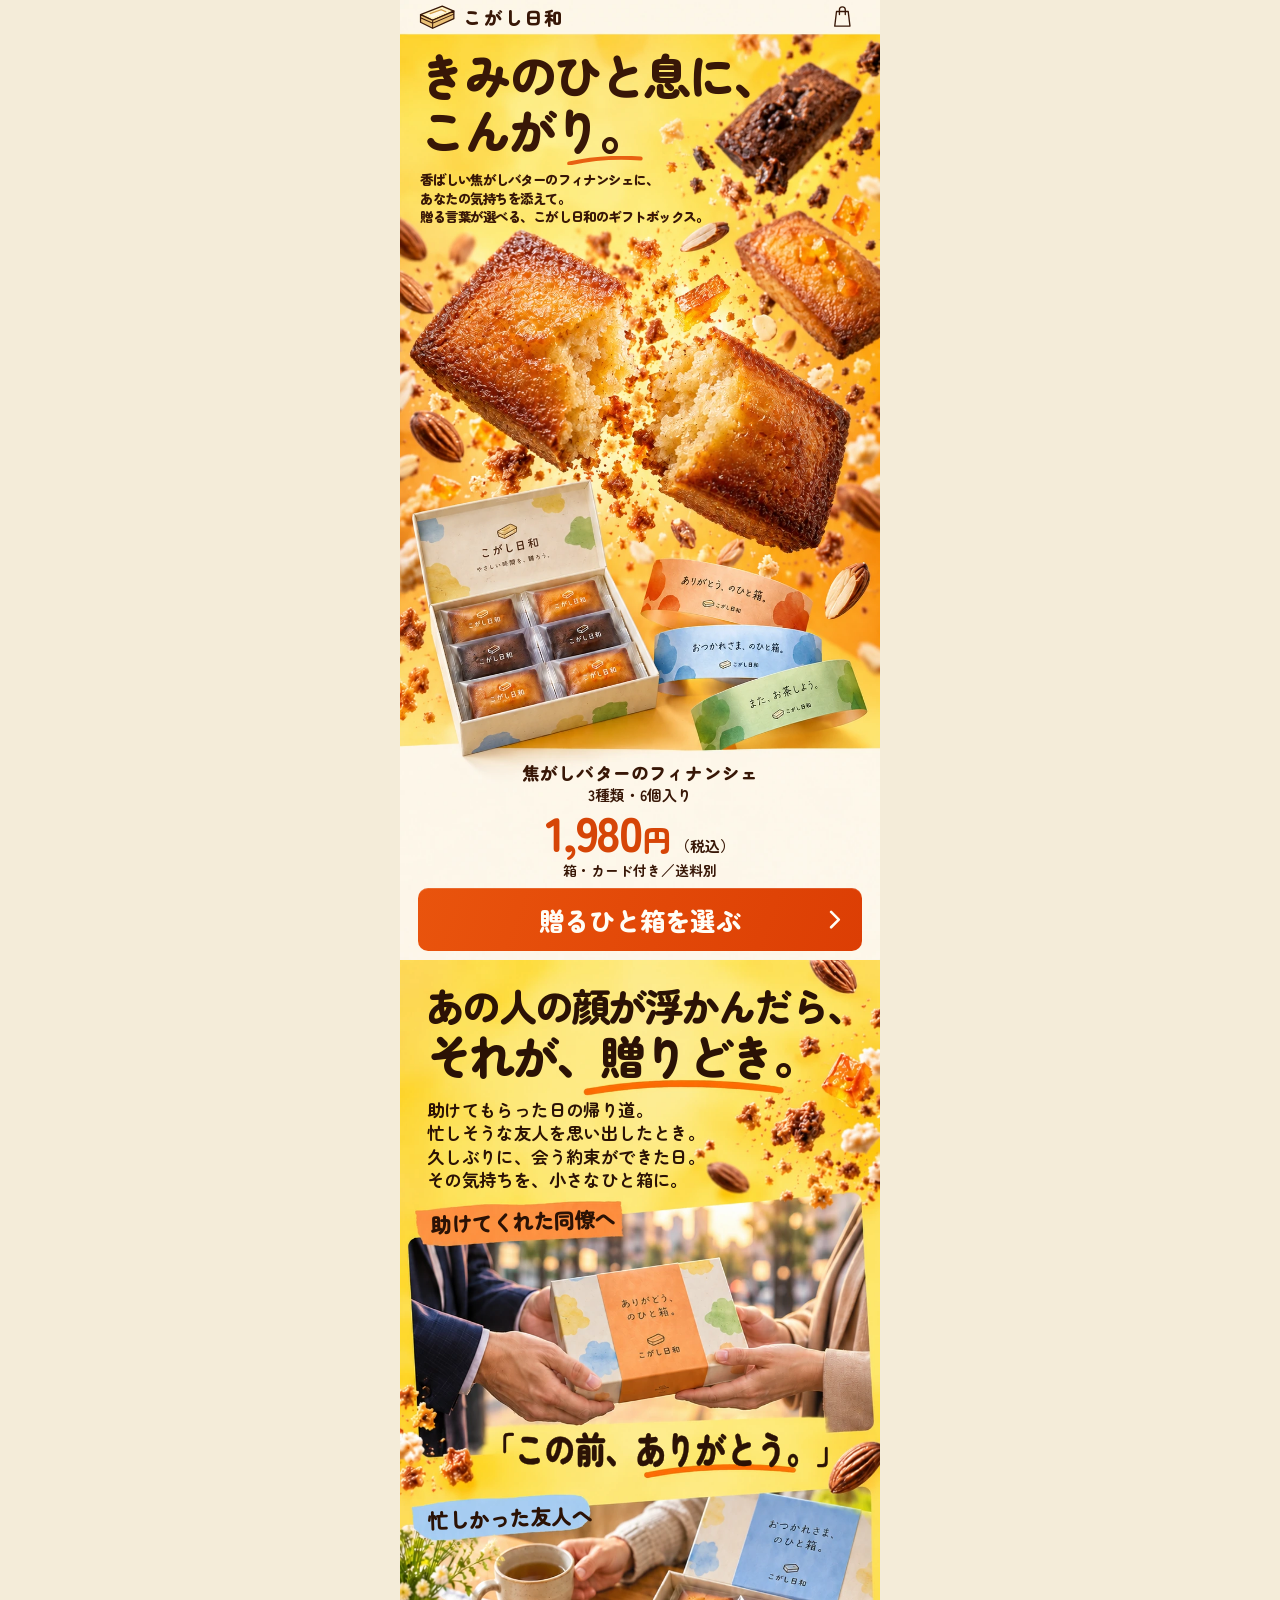
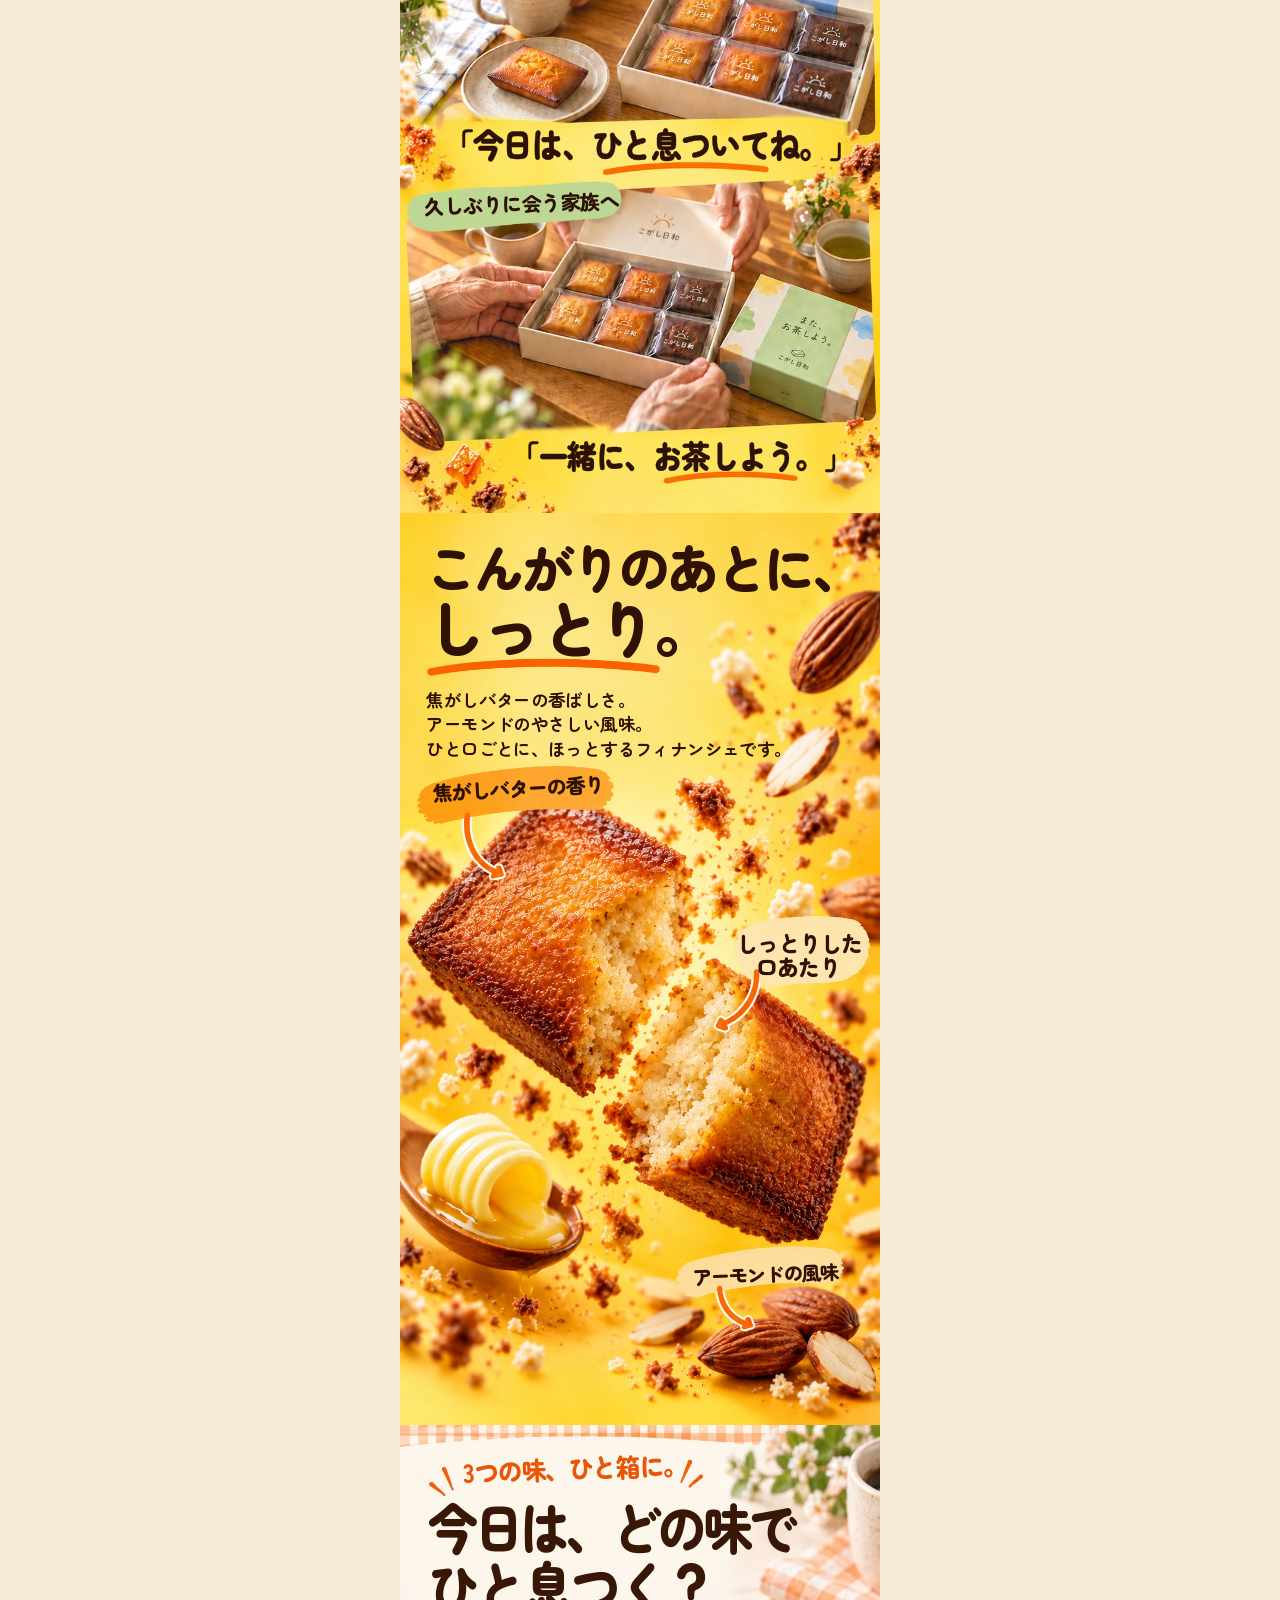
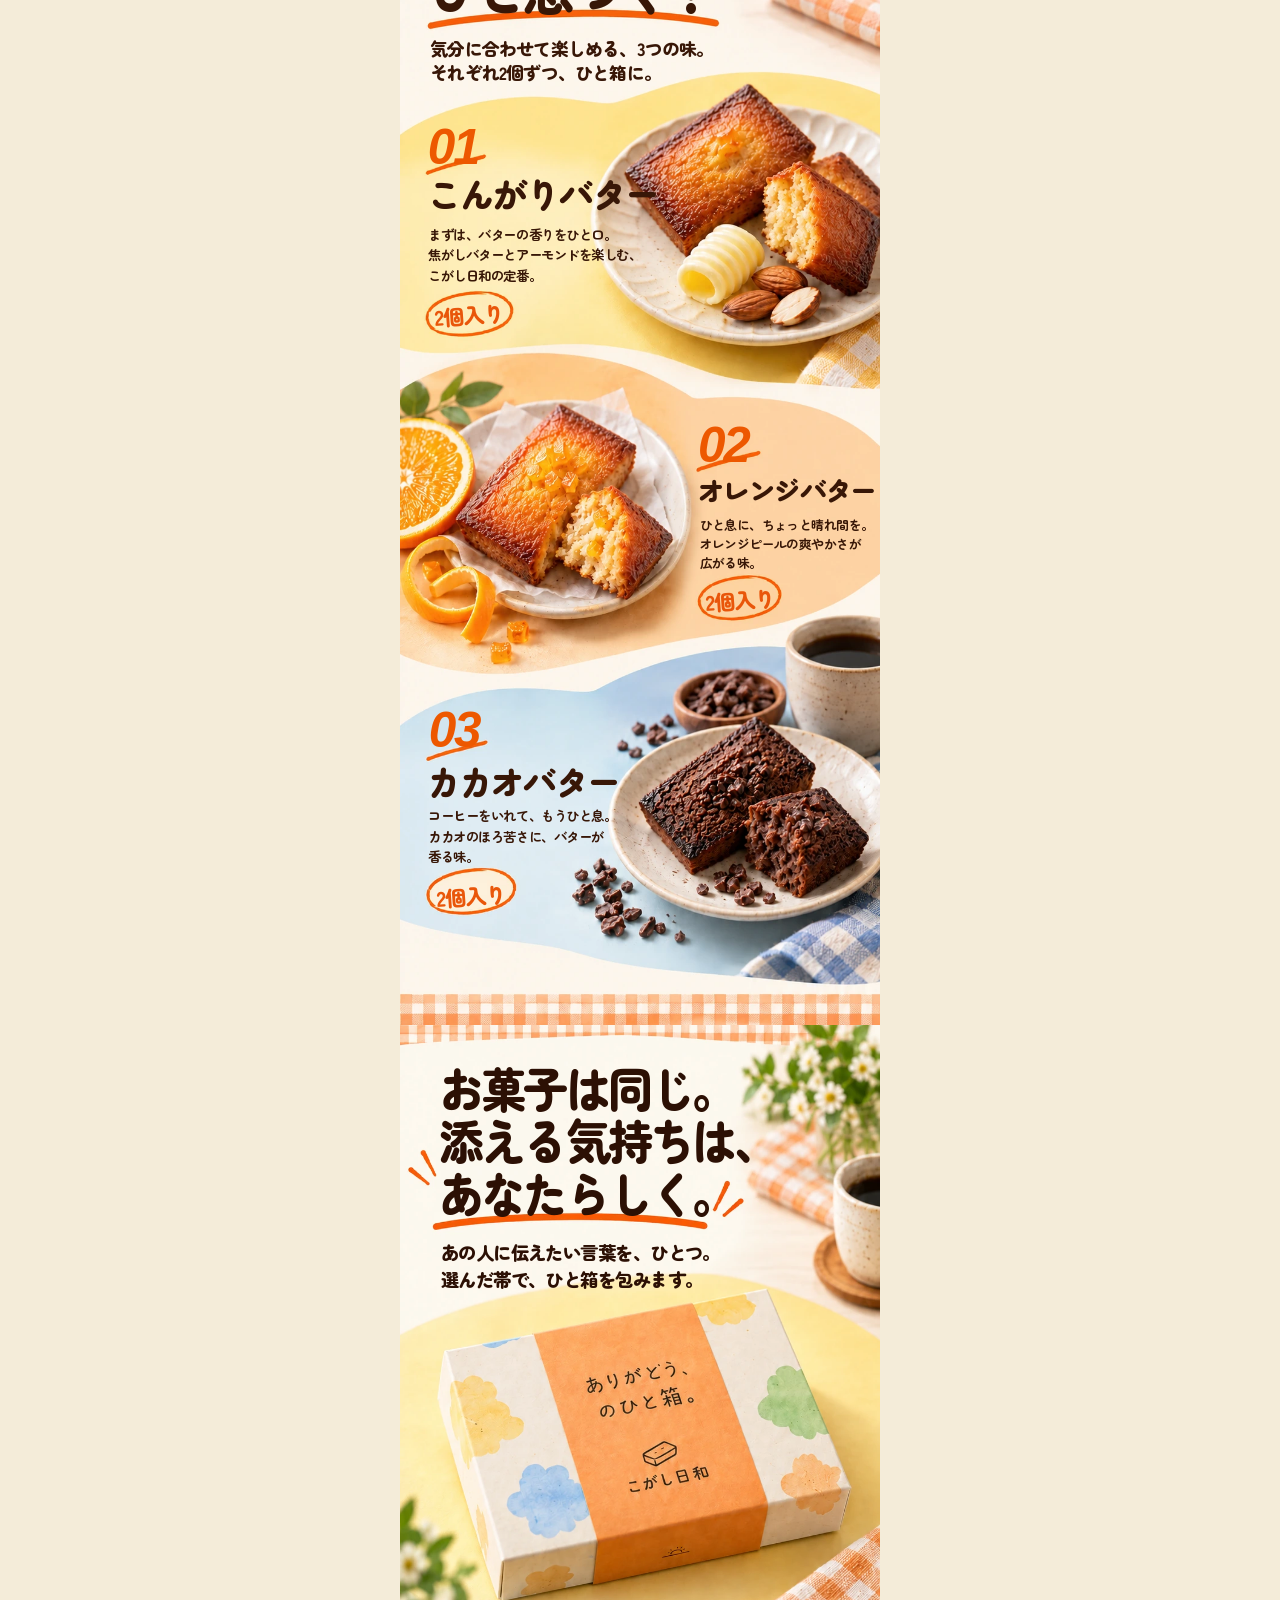
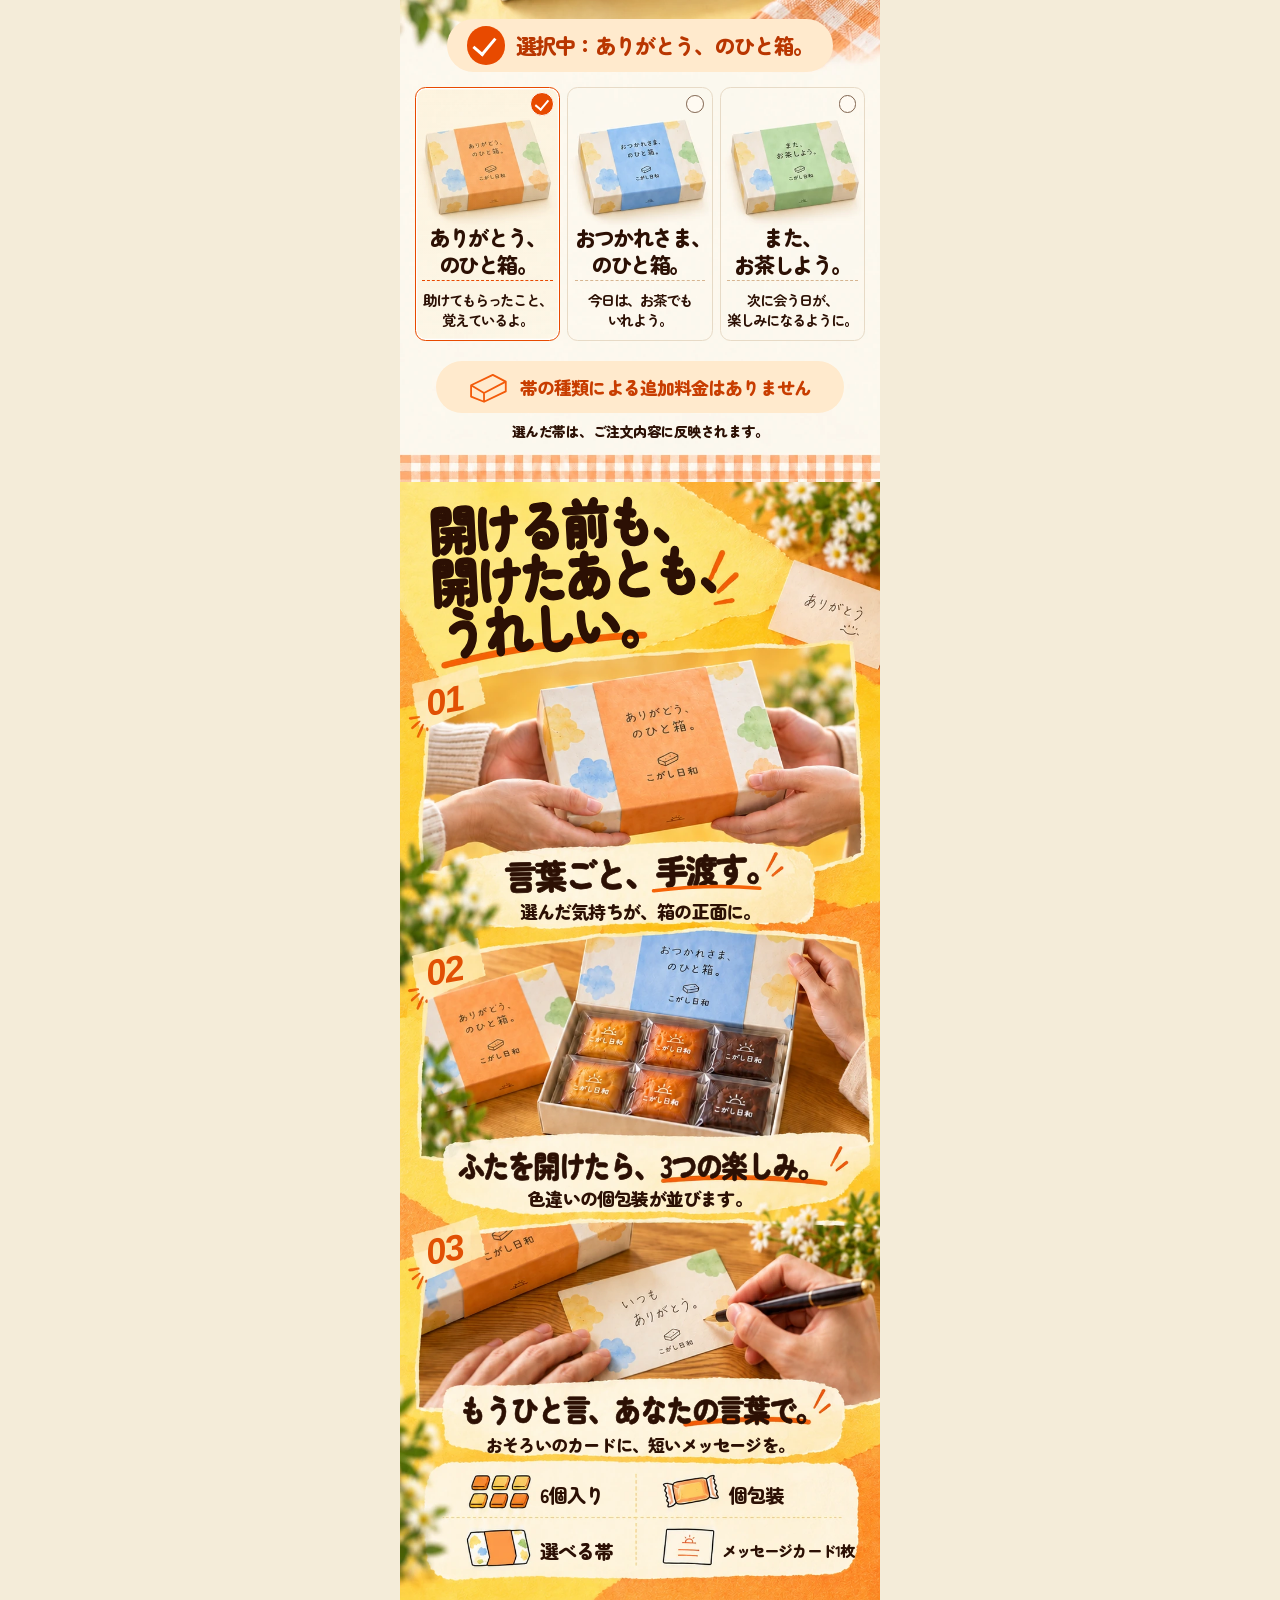
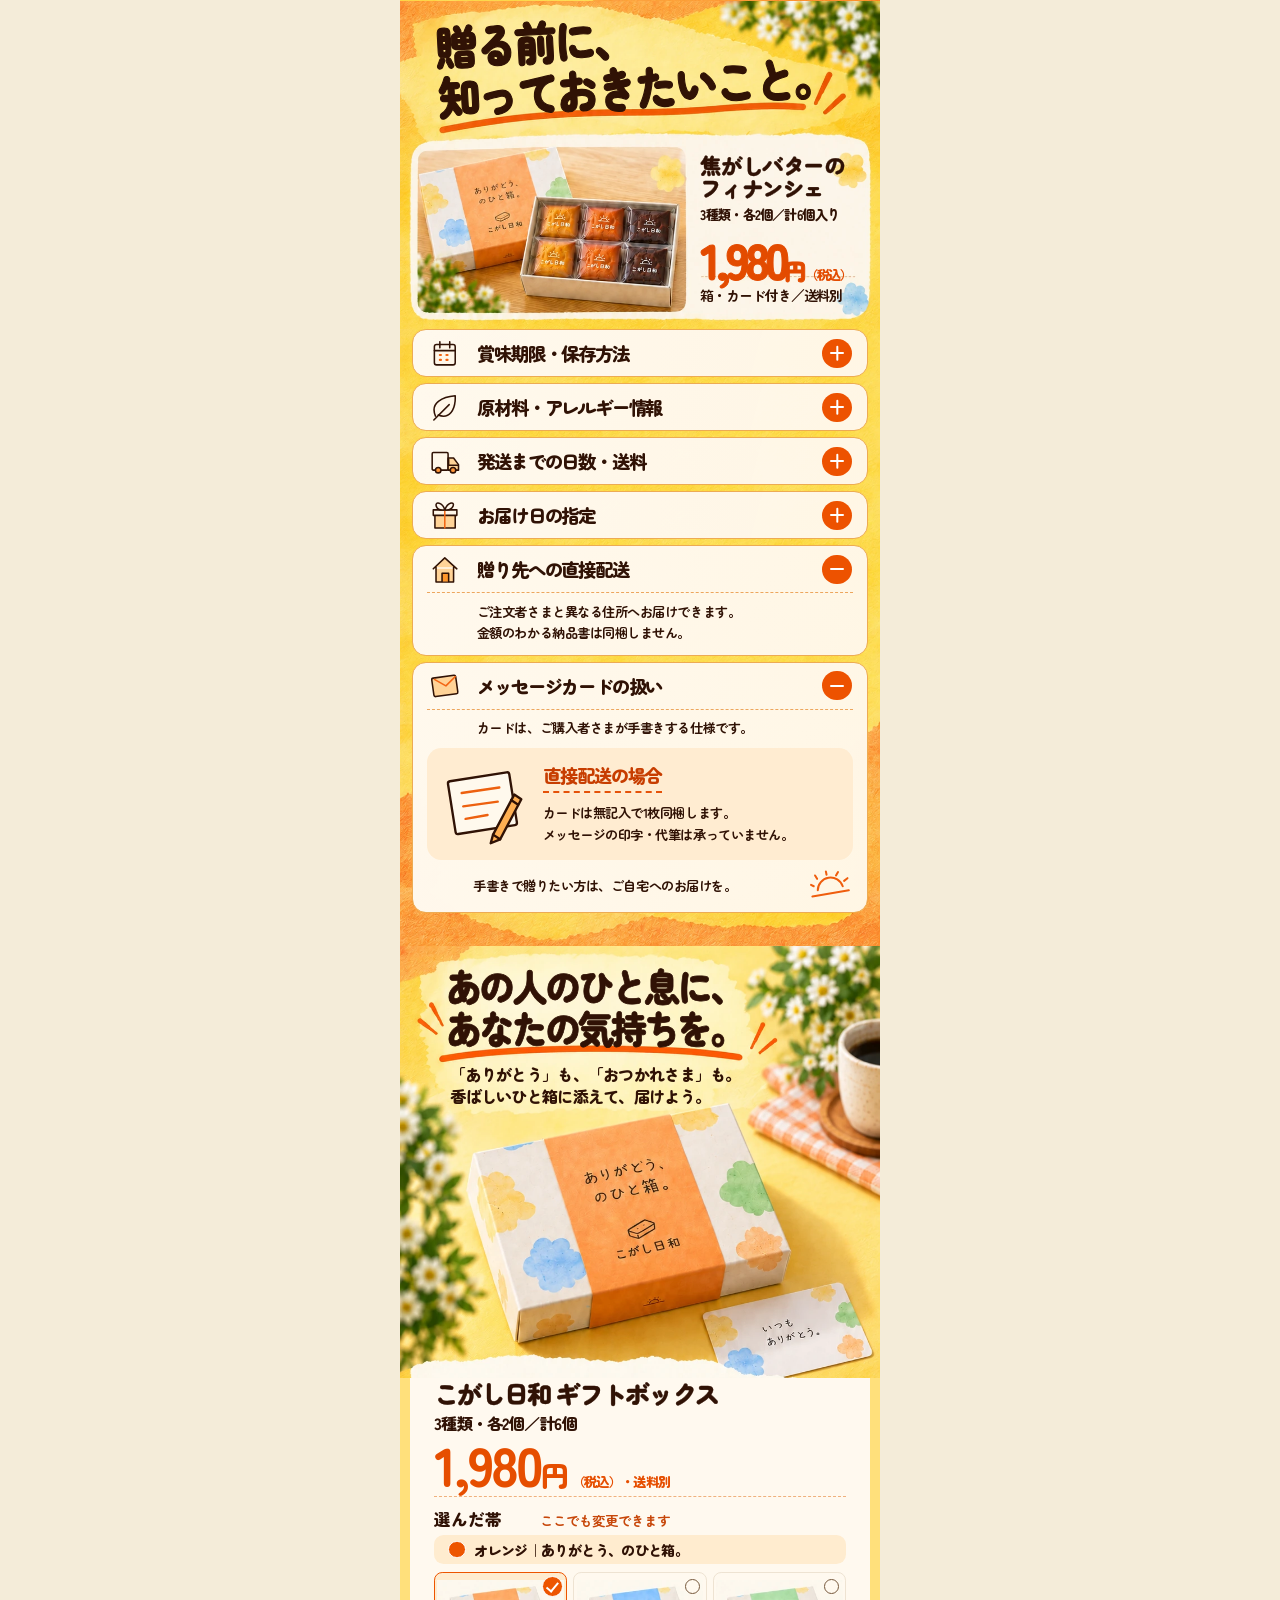
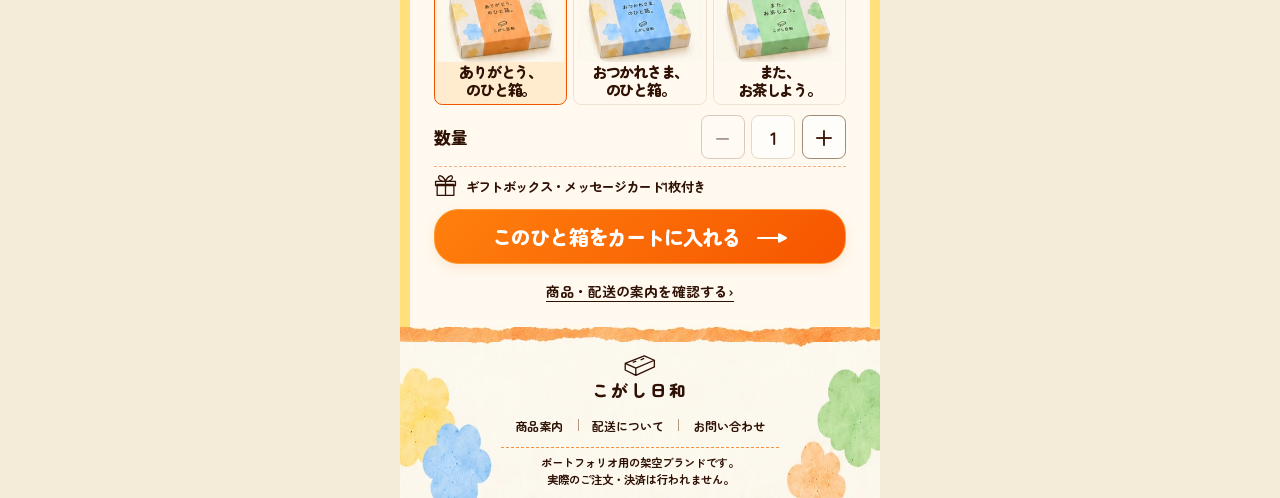
==== commit 3a3357d8: "Add one-shot CM animation to hero" ====
--- a/index.html
+++ b/index.html
@@ -11,6 +11,7 @@
   <link rel="preload" href="./assets/zen-maru-900.woff2" as="font" type="font/woff2" crossorigin>
   <link rel="stylesheet" href="./fonts.css">
   <link rel="stylesheet" href="./styles.css">
+  <link rel="stylesheet" href="./hero-motion.css">
   <link rel="stylesheet" href="./gifting.css">
   <link rel="stylesheet" href="./flavor.css">
   <link rel="stylesheet" href="./tastes.css">
@@ -35,6 +36,7 @@
     </header>
     <main>
       <section class="hero-stage" aria-labelledby="hero-title">
+        <div class="hero-fx" aria-hidden="true"><span class="hero-flash"></span><span class="hero-shockwave"></span><span class="hero-crumb c1"></span><span class="hero-crumb c2"></span><span class="hero-crumb c3"></span><span class="hero-crumb c4"></span><span class="hero-crumb c5"></span><span class="hero-crumb c6"></span><span class="hero-crumb c7"></span><span class="hero-crumb c8"></span><span class="hero-crumb c9"></span><span class="hero-crumb c10"></span></div>
         <h1 id="hero-title"><span>きみのひと息に、</span><span class="headline-last">こんがり。<svg class="underline" viewBox="0 0 170 20" aria-hidden="true"><path d="M5 16Q80-1 163 5" fill="none" stroke="currentColor" stroke-width="9" stroke-linecap="round"/></svg></span></h1>
         <p class="hero-copy"><span>香ばしい焦がしバターのフィナンシェに、</span><span>あなたの気持ちを添えて。</span><span>贈る言葉が選べる、こがし日和のギフトボックス。</span></p>
       </section>
--- a/hero-motion.css
+++ b/hero-motion.css
@@ -0,0 +1,33 @@
+/* A one-shot CM-style entrance. All content remains visible without animation support. */
+.hero-fx{position:absolute;inset:0;overflow:hidden;pointer-events:none;z-index:1}
+.hero-flash,.hero-shockwave,.hero-crumb{position:absolute;display:block;pointer-events:none;opacity:0}
+.hero-flash{left:50%;top:56%;width:76cqw;height:76cqw;border-radius:50%;background:radial-gradient(circle,#fff9cb 0%,#ffe073 34%,#ffc43866 62%,transparent 72%);transform:translate(-50%,-50%) scale(.2)}
+.hero-shockwave{left:50%;top:56%;width:30cqw;height:30cqw;border:1.2cqw solid #fff6c5;border-radius:50%;box-shadow:0 0 2cqw #ff9b2c80;transform:translate(-50%,-50%) scale(.25)}
+.hero-crumb{left:50%;top:56%;width:1.6cqw;height:2cqw;border-radius:38% 48% 28% 45%;background:#8a3b0a;box-shadow:0 0 .5cqw #fff1b0;transform:translate(-50%,-50%) scale(.2)}
+.hero-crumb.c2,.hero-crumb.c5,.hero-crumb.c8{background:#e9780d;width:1.2cqw;height:3.1cqw;border-radius:30%}
+.hero-crumb.c3,.hero-crumb.c6,.hero-crumb.c9{background:#f7d17b;width:2.2cqw;height:1.2cqw}
+.hero-crumb.c1{--dx:-27cqw;--dy:-27cqw;--spin:-180deg;--delay:.05s}.hero-crumb.c2{--dx:25cqw;--dy:-31cqw;--spin:210deg;--delay:.02s}
+.hero-crumb.c3{--dx:-35cqw;--dy:-9cqw;--spin:145deg;--delay:.1s}.hero-crumb.c4{--dx:34cqw;--dy:-13cqw;--spin:-230deg;--delay:.08s}
+.hero-crumb.c5{--dx:-22cqw;--dy:25cqw;--spin:290deg;--delay:.04s}.hero-crumb.c6{--dx:31cqw;--dy:27cqw;--spin:-170deg;--delay:.12s}
+.hero-crumb.c7{--dx:-9cqw;--dy:-38cqw;--spin:240deg;--delay:.06s}.hero-crumb.c8{--dx:12cqw;--dy:-41cqw;--spin:-210deg;--delay:.09s}
+.hero-crumb.c9{--dx:-35cqw;--dy:15cqw;--spin:160deg;--delay:.14s}.hero-crumb.c10{--dx:39cqw;--dy:9cqw;--spin:-270deg;--delay:.11s}
+@media (prefers-reduced-motion:no-preference){
+  .hero-art{transform-origin:50% 31%;animation:cm-photo .82s cubic-bezier(.16,.8,.21,1) both}
+  .hero-flash{animation:cm-flash .58s ease-out .06s both}.hero-shockwave{animation:cm-ring .7s ease-out .08s both}
+  .hero-crumb{animation:cm-crumb .72s cubic-bezier(.18,.6,.28,1) var(--delay) both}
+  .hero-stage h1>span:first-child{animation:cm-title-left .46s cubic-bezier(.18,.85,.25,1.1) .26s both}
+  .hero-stage h1>span:last-child{animation:cm-title-right .48s cubic-bezier(.18,.85,.25,1.1) .36s both}
+  .hero-stage .underline path{stroke-dasharray:180;stroke-dashoffset:180;animation:cm-underline .36s ease-out .72s both}
+  .hero-copy{animation:cm-copy .43s ease-out .67s both}
+  .purchase h2,.purchase .contents{animation:cm-copy .38s ease-out .77s both}
+  .purchase .price,.purchase .shipping,.purchase .choose-button{animation:cm-copy .42s ease-out .86s both}
+}
+@keyframes cm-photo{from{opacity:.3;transform:scale(1.075)}to{opacity:1;transform:scale(1)}}
+@keyframes cm-flash{0%{opacity:0;transform:translate(-50%,-50%) scale(.2)}23%{opacity:.86}100%{opacity:0;transform:translate(-50%,-50%) scale(2.2)}}
+@keyframes cm-ring{0%{opacity:0;transform:translate(-50%,-50%) scale(.25)}20%{opacity:.9}100%{opacity:0;transform:translate(-50%,-50%) scale(2.6)}}
+@keyframes cm-crumb{0%{opacity:0;transform:translate(-50%,-50%) rotate(0deg) scale(.2)}23%{opacity:1}75%{opacity:.9}100%{opacity:0;transform:translate(calc(-50% + var(--dx)),calc(-50% + var(--dy))) rotate(var(--spin)) scale(1)}}
+@keyframes cm-title-left{from{opacity:0;transform:translate(-4cqw,1cqw) rotate(-2deg)}to{opacity:1;transform:none}}
+@keyframes cm-title-right{from{opacity:0;transform:translate(4cqw,1cqw) rotate(2deg)}to{opacity:1;transform:none}}
+@keyframes cm-underline{to{stroke-dashoffset:0}}
+@keyframes cm-copy{from{opacity:0;transform:translateY(1.7cqw)}to{opacity:1;transform:none}}
+@media (prefers-reduced-motion:reduce){.hero-flash,.hero-shockwave,.hero-crumb{display:none}}
